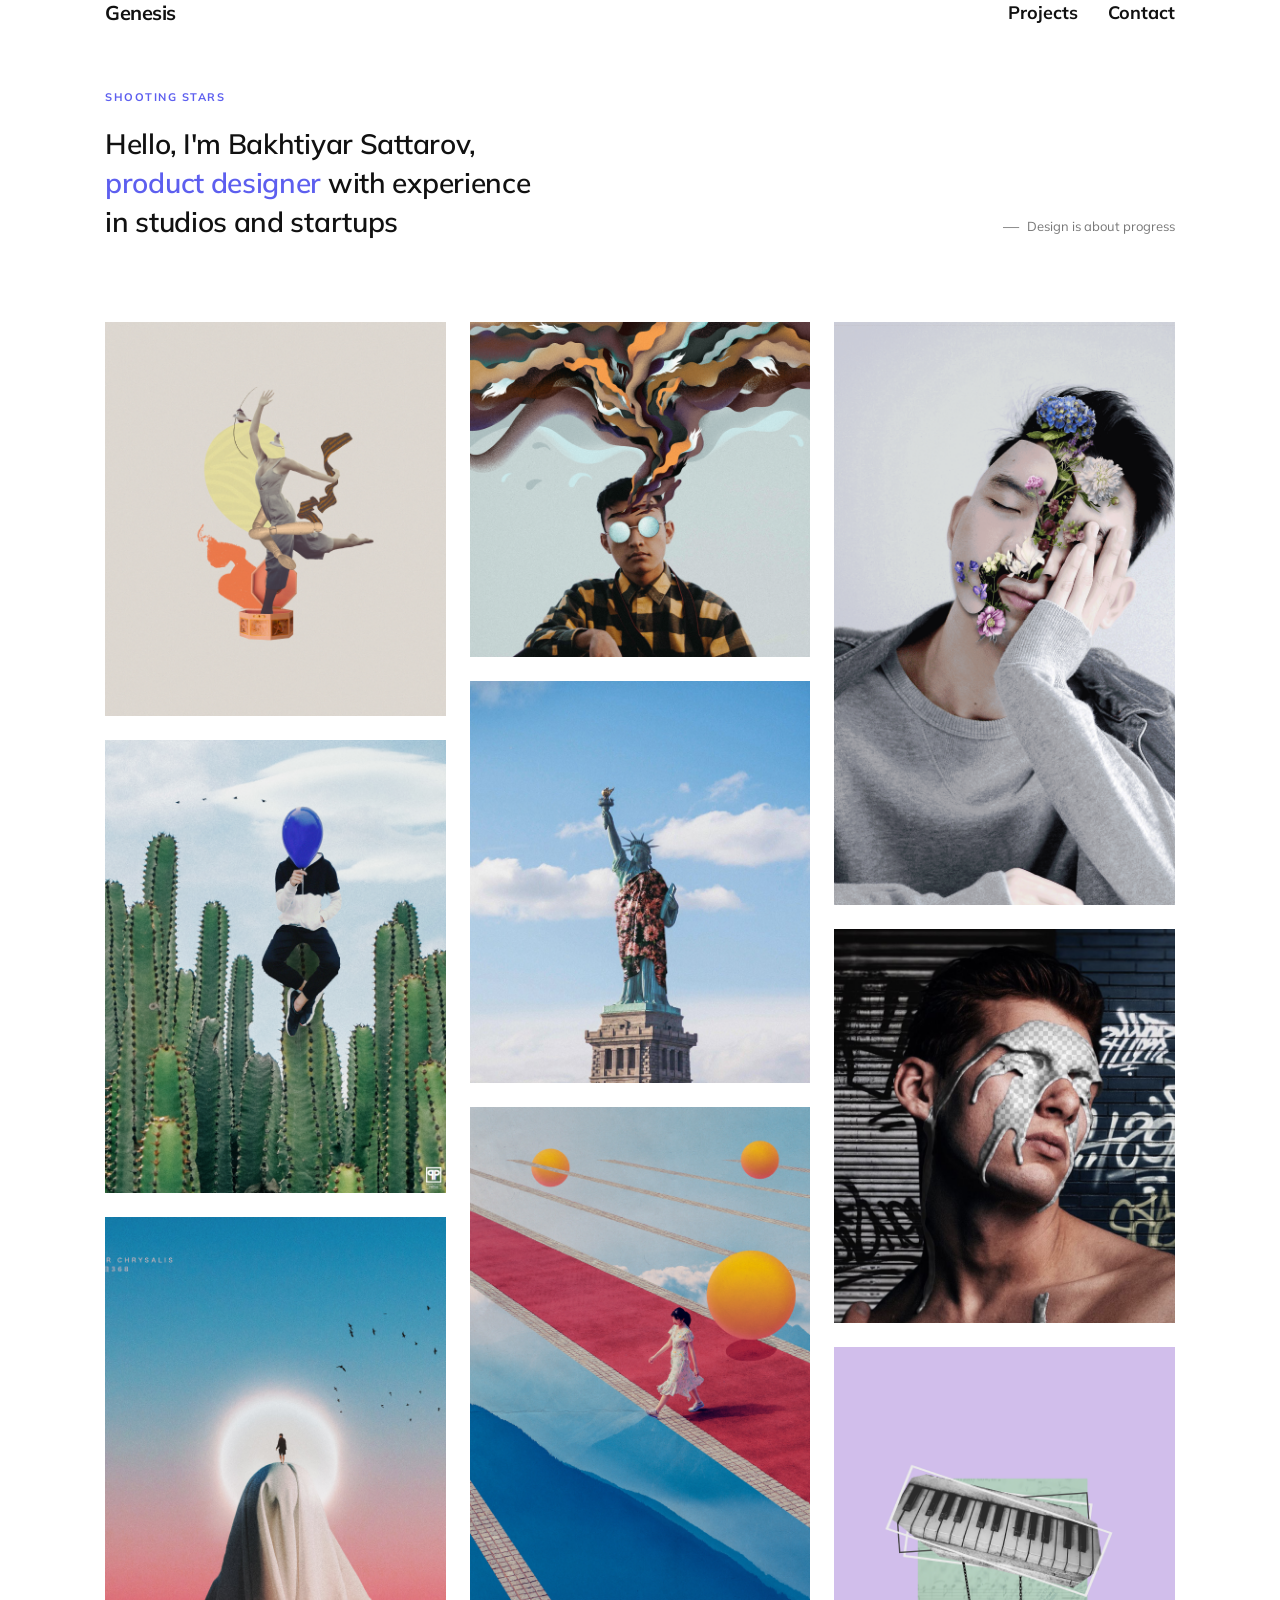
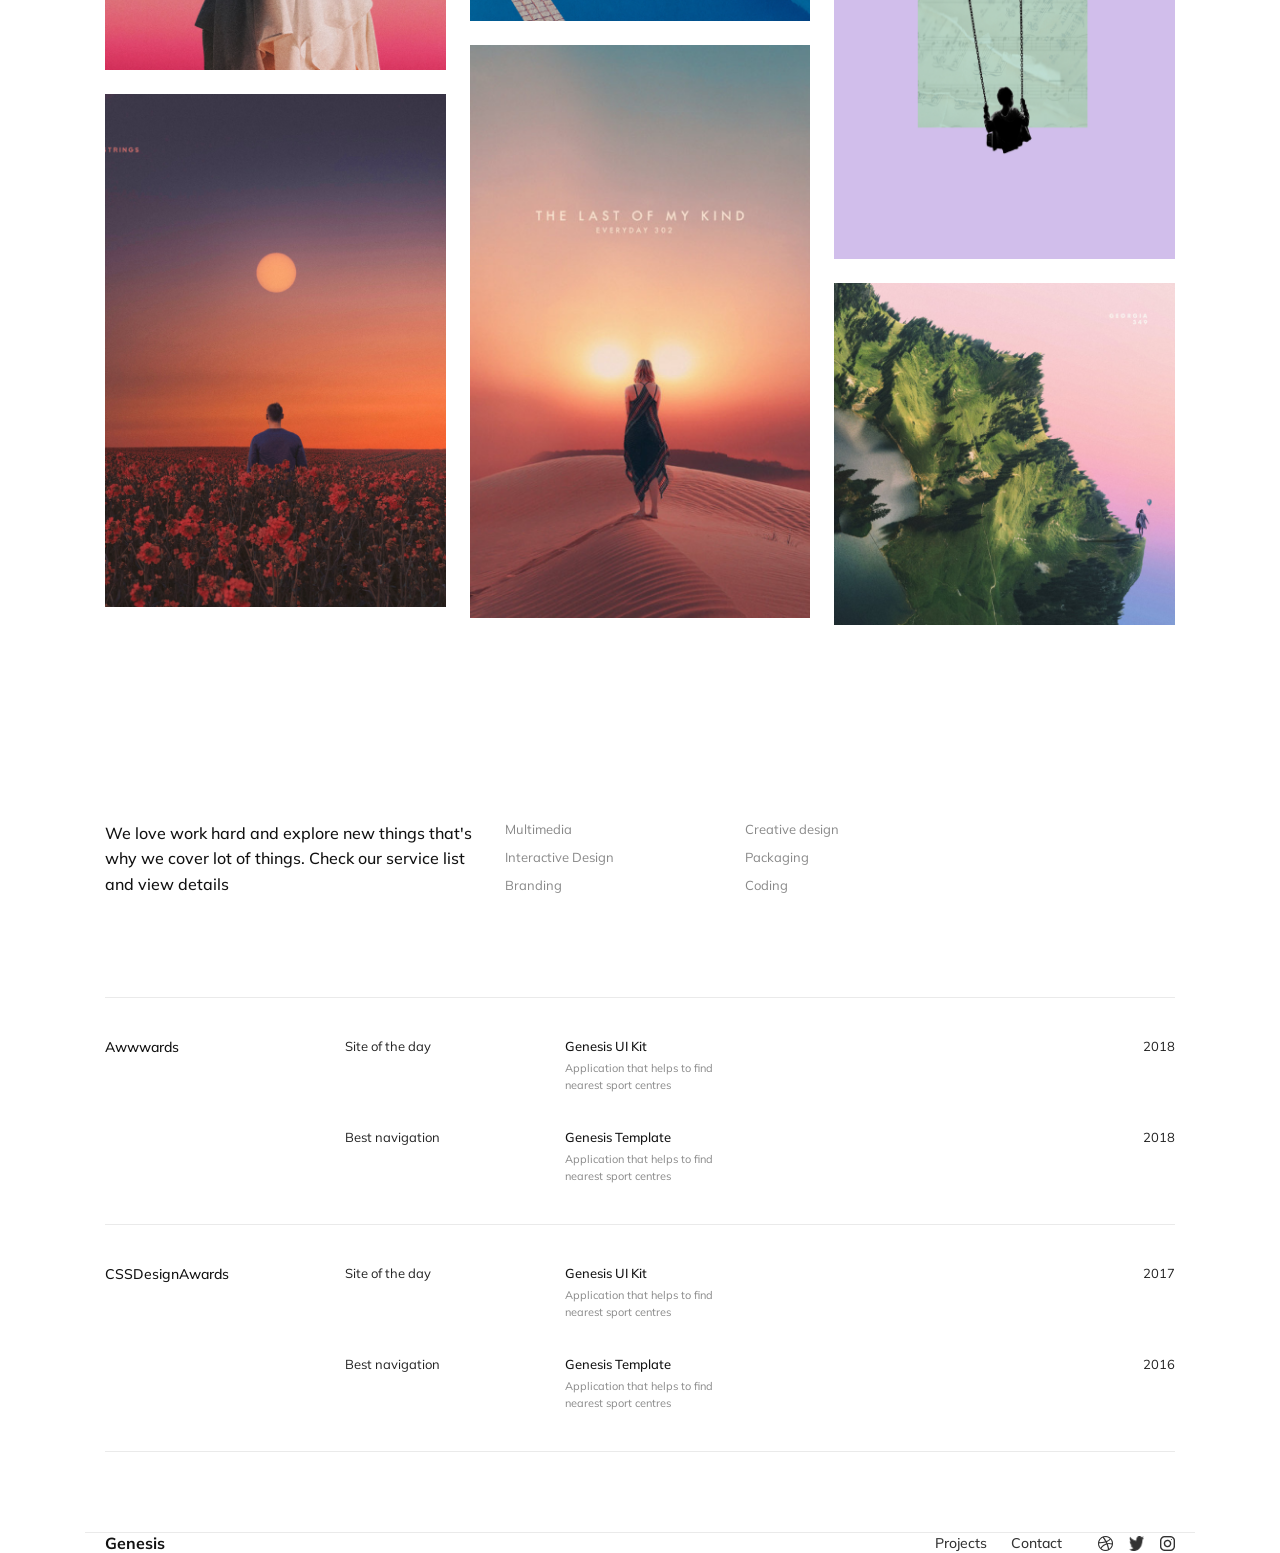
==== index.html @ 4762929b "fixed service.scss" ====
<!DOCTYPE html>
<html lang="sv">
<head>
  <meta charset="UTF-8">
  <meta name="viewport" content="width=device-width, initial-scale=1.0">
  <title>Genesis - Home</title>
  
  <link rel="preconnect" href="https://fonts.googleapis.com">
  <link rel="preconnect" href="https://fonts.gstatic.com" crossorigin>
  <link href="https://fonts.googleapis.com/css2?family=Mulish:wght@400;700&display=swap" rel="stylesheet">

  
  <link rel="stylesheet" href="styles/style.css">
</head>
<body>

  
  <header class="navbar">
    <div class="logo">Genesis</div>
    <nav class="nav-links">
      <a href="index.html" class="active">Projects</a>
      <a href="contact.html">Contact</a>
    </nav>
  </header>

  <main class="home-container">
    
    
    <section class="hero-section">
      <span class="category-tag">Shooting Stars</span>
      <div class="hero-content">
        <h1 class="main-title">
          Hello, I'm Bakhtiyar Sattarov,<br>
          <span class="highlight">product designer</span> with experience<br>
          in studios and startups
        </h1>
        <div class="quote-block">
          <span class="quote-line">—</span>
          <p class="quote-text">Design is about progress</p>
        </div>
      </div>
    </section>
  

    
    <section class="gallery-grid">
      <div class="project-card"><img src="images/Rectangle-9.png" alt="Statyett"></div>
      <div class="project-card"><img src="images/Rectangle-12.png" alt="Kaktus med lila bakgrund"></div>
      <div class="project-card"><img src="images/Rectangle-6.png" alt="Person med ljuscirkel"></div>
      <div class="project-card"><img src="images/Rectangle-3.png" alt="Solnedgång över fält"></div>

      <div class="project-card"><img src="images/Rectangle-10.png" alt="Rök från huvud"></div>
      <div class="project-card"><img src="images/Rectangle-8.png" alt="Frihetsgudinnan"></div>
      <div class="project-card"><img src="images/Rectangle-5.png" alt="Pool och rött plan"></div>
      <div class="project-card"><img src="images/Rectangle-2.png" alt="Kvinna i öknen"></div>

      <div class="project-card"><img src="images/Rectangle-11.png" alt="Man med blommor vid ansiktet"></div>
      <div class="project-card"><img src="images/Rectangle-7.png" alt="Man med vit färg i ansiktet"></div>
      <div class="project-card"><img src="images/Rectangle-4.png" alt="Tangentbord på gunga"></div>
      <div class="project-card"><img src="images/Rectangle-1.png" alt="Grön ö i havet"></div>
    </section>


     
    <section class="services-section">
      <div class="services-header">
        <h2>We love work hard and explore new things that's why we cover lot of things. Check our service list and view details</h2>
      </div>
      <div class="services-list">
        <div class="services-col">
          <div>Multimedia</div>
          <div>Interactive Design</div>
          <div>Branding</div>
        </div>
        <div class="services-col">
          <div>Creative design</div>
          <div>Packaging</div>
          <div>Coding</div>
        </div>
      </div>
    </section>

    <section class="awards-section">
      <div class="award-block">
        <div class="award-org">Awwwards</div>
        <div class="award-entries">
          <div class="award-item">
            <div class="award-category">Site of the day</div>
            <div class="award-project">
              <strong>Genesis UI Kit</strong>
              <small>Application that helps to find nearest sport centres</small>
            </div>
            <div class="award-year">2018</div>
          </div>
          <div class="award-item">
            <div class="award-category">Best navigation</div>
            <div class="award-project">
              <strong>Genesis Template</strong>
              <small>Application that helps to find nearest sport centres</small>
            </div>
            <div class="award-year">2018</div>
          </div>
        </div>
      </div>

      <div class="award-block">
        <div class="award-org">CSSDesignAwards</div>
        <div class="award-entries">
          <div class="award-item">
            <div class="award-category">Site of the day</div>
            <div class="award-project">
              <strong>Genesis UI Kit</strong>
              <small>Application that helps to find nearest sport centres</small>
            </div>
            <div class="award-year">2017</div>
          </div>
          <div class="award-item">
            <div class="award-category">Best navigation</div>
            <div class="award-project">
              <strong>Genesis Template</strong>
              <small>Application that helps to find nearest sport centres</small>
            </div>
            <div class="award-year">2016</div>
          </div>
        </div>
      </div>
    </section>
          


  </main>

  
 <footer class="footer">
  <div class="logo">Genesis</div>
  <div class="footer-links">
    <a href="index.html">Projects</a>
    <a href="contact.html">Contact</a>
    <div class="social-icons">
      <a href="#"><img src="images/icon-dribbble.png" alt="Dribbble"></a>
      <a href="#"><img src="images/icon-twitter.png" alt="Twitter"></a>
      <a href="#"><img src="images/icon-instagram.png" alt="Instagram"></a>
    </div>
  </div>
</footer>

</body>
</html>
---- styles/style.css ----
@charset "UTF-8";
.navbar {
  display: -webkit-box;
  display: -ms-flexbox;
  display: flex;
  -webkit-box-pack: justify;
      -ms-flex-pack: justify;
          justify-content: space-between;
  -webkit-box-align: center;
      -ms-flex-align: center;
          align-items: center;
  padding: 60px 0 40px 0;
}
.navbar .logo {
  font-family: "Mulish", sans-serif;
  font-weight: 700;
  font-size: 20px;
  color: #111111;
  letter-spacing: -0.5px;
}
.navbar .nav-links {
  display: -webkit-box;
  display: -ms-flexbox;
  display: flex;
  gap: 30px;
}
.navbar .nav-links a {
  font-family: "Mulish", sans-serif;
  font-size: 18px;
  font-weight: 700;
  color: #111111;
  text-decoration: none;
  -webkit-transition: opacity 0.2s ease;
  transition: opacity 0.2s ease;
}
.navbar .nav-links a:hover {
  opacity: 0.7;
}
.navbar .nav-links a.active {
  opacity: 1;
}

.footer {
  display: -webkit-box;
  display: -ms-flexbox;
  display: flex;
  -webkit-box-pack: justify;
      -ms-flex-pack: justify;
          justify-content: space-between;
  -webkit-box-align: center;
      -ms-flex-align: center;
          align-items: center;
  padding: 40px 0 60px;
  border-top: 1px solid #eaeaea;
  margin-top: 60px;
}
.footer .logo {
  font-size: 16px;
  font-weight: 700;
  color: #111;
}
.footer .footer-links {
  display: -webkit-box;
  display: -ms-flexbox;
  display: flex;
  gap: 24px;
  -webkit-box-align: center;
      -ms-flex-align: center;
          align-items: center;
}
.footer .footer-links a {
  text-decoration: none;
  color: #333;
  font-size: 14px;
  font-weight: 500;
  -webkit-transition: color 0.2s ease;
  transition: color 0.2s ease;
}
.footer .footer-links a:hover {
  color: #000;
}
.footer .footer-links .social-icons {
  display: -webkit-box;
  display: -ms-flexbox;
  display: flex;
  gap: 16px;
  -webkit-box-align: center;
      -ms-flex-align: center;
          align-items: center;
  margin-left: 12px;
}
.footer .footer-links .social-icons img {
  width: 15px;
  height: 15px;
  display: block;
  opacity: 0.8;
  -webkit-transition: opacity 0.2s ease;
  transition: opacity 0.2s ease;
}
.footer .footer-links .social-icons img:hover {
  opacity: 1;
}

@media (max-width: 600px) {
  .footer {
    -webkit-box-orient: vertical;
    -webkit-box-direction: normal;
        -ms-flex-direction: column;
            flex-direction: column;
    gap: 20px;
    -webkit-box-align: start;
        -ms-flex-align: start;
            align-items: flex-start;
  }
}
.services-section {
  display: -webkit-box;
  display: -ms-flexbox;
  display: flex;
  -webkit-box-pack: justify;
      -ms-flex-pack: justify;
          justify-content: space-between;
  -webkit-box-align: start;
      -ms-flex-align: start;
          align-items: flex-start;
  padding: 100px 0 80px;
}
.services-section .services-header {
  -webkit-box-flex: 0;
      -ms-flex: 0 0 380px;
          flex: 0 0 380px;
  max-width: 380px;
}
.services-section .services-header h2 {
  font-size: 16px;
  line-height: 1.6;
  font-weight: 500;
  color: #111;
  margin: 0;
}
.services-section .services-list {
  -webkit-box-flex: 1;
      -ms-flex: 1;
          flex: 1;
  display: -ms-grid;
  display: grid;
  /* Linjerar med Awards-kolumnerna under */
  -ms-grid-columns: 240px 1fr;
  grid-template-columns: 240px 1fr;
  padding-left: 20px;
}
.services-section .services-list .services-col {
  display: -webkit-box;
  display: -ms-flexbox;
  display: flex;
  -webkit-box-orient: vertical;
  -webkit-box-direction: normal;
      -ms-flex-direction: column;
          flex-direction: column;
  gap: 12px;
}
.services-section .services-list .services-col div {
  font-size: 13px;
  color: #888;
  cursor: pointer;
  -webkit-transition: color 0.2s ease;
  transition: color 0.2s ease;
}
.services-section .services-list .services-col div:hover {
  color: #111;
}

@media (max-width: 768px) {
  .services-section {
    -webkit-box-orient: vertical;
    -webkit-box-direction: normal;
        -ms-flex-direction: column;
            flex-direction: column;
    gap: 40px;
    padding: 60px 0;
  }
  .services-section .services-header {
    max-width: 100%;
  }
  .services-section .services-list {
    -ms-grid-columns: 1fr 1fr;
    grid-template-columns: 1fr 1fr;
    padding-left: 0;
  }
}
.awards-section {
  width: 100%;
  padding: 20px 0 80px;
}
.awards-section .award-block {
  display: -ms-grid;
  display: grid;
  -ms-grid-columns: 240px 1fr;
  grid-template-columns: 240px 1fr;
  padding: 40px 0;
  border-top: 1px solid #eaeaea;
}
.awards-section .award-block:last-child {
  border-bottom: 1px solid #eaeaea;
}
.awards-section .award-block .award-org {
  font-size: 14px;
  font-weight: 500;
  color: #111;
}
.awards-section .award-block .award-entries {
  display: -webkit-box;
  display: -ms-flexbox;
  display: flex;
  -webkit-box-orient: vertical;
  -webkit-box-direction: normal;
      -ms-flex-direction: column;
          flex-direction: column;
  gap: 36px;
}
.awards-section .award-block .award-entries .award-item {
  display: -ms-grid;
  display: grid;
  -ms-grid-columns: 220px 1fr auto;
  grid-template-columns: 220px 1fr auto;
  -webkit-box-align: start;
      -ms-flex-align: start;
          align-items: flex-start;
}
.awards-section .award-block .award-entries .award-item .award-category {
  font-size: 13px;
  color: #222;
}
.awards-section .award-block .award-entries .award-item .award-project {
  display: -webkit-box;
  display: -ms-flexbox;
  display: flex;
  -webkit-box-orient: vertical;
  -webkit-box-direction: normal;
      -ms-flex-direction: column;
          flex-direction: column;
  gap: 6px;
}
.awards-section .award-block .award-entries .award-item .award-project strong {
  font-size: 13px;
  font-weight: 500;
  color: #111;
}
.awards-section .award-block .award-entries .award-item .award-project small {
  font-size: 11px;
  line-height: 1.5;
  color: #888;
  max-width: 180px;
}
.awards-section .award-block .award-entries .award-item .award-year {
  font-size: 13px;
  color: #222;
  text-align: right;
}

@media (max-width: 768px) {
  .awards-section .award-block {
    -ms-grid-columns: 1fr;
    grid-template-columns: 1fr;
    gap: 20px;
  }
  .awards-section .award-block .award-entries .award-item {
    -ms-grid-columns: 1fr;
    grid-template-columns: 1fr;
    gap: 10px;
  }
  .awards-section .award-block .award-entries .award-item .award-year {
    text-align: left;
  }
}
* {
  margin: 0;
  padding: 0;
  -webkit-box-sizing: border-box;
          box-sizing: border-box;
}

body {
  font-family: "Mulish", sans-serif;
  color: #111111;
  background-color: #FFFFFF;
}

.home-container, .navbar, .footer {
  max-width: 1110px;
  margin: 0 auto;
  padding: 0 20px;
}

.hero-section {
  padding-top: 60px;
  padding-bottom: 40px;
}
.hero-section .category-tag {
  display: inline-block;
  font-size: 11px;
  font-weight: 700;
  letter-spacing: 1.5px;
  text-transform: uppercase;
  color: #5d5fef;
  margin-bottom: 20px;
}
.hero-section .hero-content {
  display: -webkit-box;
  display: -ms-flexbox;
  display: flex;
  -webkit-box-pack: justify;
      -ms-flex-pack: justify;
          justify-content: space-between;
  -webkit-box-align: end;
      -ms-flex-align: end;
          align-items: flex-end;
  gap: 30px;
}
.hero-section .hero-content .main-title {
  font-size: 28px;
  line-height: 1.4;
  font-weight: 600;
  color: #111;
  margin: 0;
  letter-spacing: -0.3px;
}
.hero-section .hero-content .main-title .highlight {
  color: #5d5fef; /* Den lila/blå accentfärgen från Figma */
}
.hero-section .hero-content .quote-block {
  display: -webkit-box;
  display: -ms-flexbox;
  display: flex;
  -webkit-box-align: center;
      -ms-flex-align: center;
          align-items: center;
  gap: 8px;
  white-space: nowrap;
  margin-bottom: 6px;
}
.hero-section .hero-content .quote-block .quote-line {
  color: #777;
}
.hero-section .hero-content .quote-block .quote-text {
  font-size: 13px;
  color: #777;
  margin: 0;
}

@media (max-width: 820px) {
  .hero-section .hero-content {
    -webkit-box-orient: vertical;
    -webkit-box-direction: normal;
        -ms-flex-direction: column;
            flex-direction: column;
    -webkit-box-align: start;
        -ms-flex-align: start;
            align-items: flex-start;
    gap: 16px;
  }
}
.gallery-grid {
  -webkit-column-count: 3;
     -moz-column-count: 3;
          column-count: 3;
  -webkit-column-gap: 24px;
     -moz-column-gap: 24px;
          column-gap: 24px;
  margin-top: 40px;
  margin-bottom: 80px;
}
.gallery-grid .project-card {
  -webkit-column-break-inside: avoid;
     -moz-column-break-inside: avoid;
          break-inside: avoid;
  margin-bottom: 24px;
  width: 100%;
  overflow: hidden;
}
.gallery-grid .project-card img {
  width: 100%;
  height: auto;
  display: block;
  -webkit-transition: -webkit-transform 0.3s ease;
  transition: -webkit-transform 0.3s ease;
  transition: transform 0.3s ease;
  transition: transform 0.3s ease, -webkit-transform 0.3s ease;
}
.gallery-grid .project-card img:hover {
  -webkit-transform: scale(1.02);
          transform: scale(1.02);
}

@media (max-width: 768px) {
  .gallery-grid {
    -webkit-column-count: 2;
       -moz-column-count: 2;
            column-count: 2;
  }
}
@media (max-width: 480px) {
  .gallery-grid {
    -webkit-column-count: 1;
       -moz-column-count: 1;
            column-count: 1;
  }
}
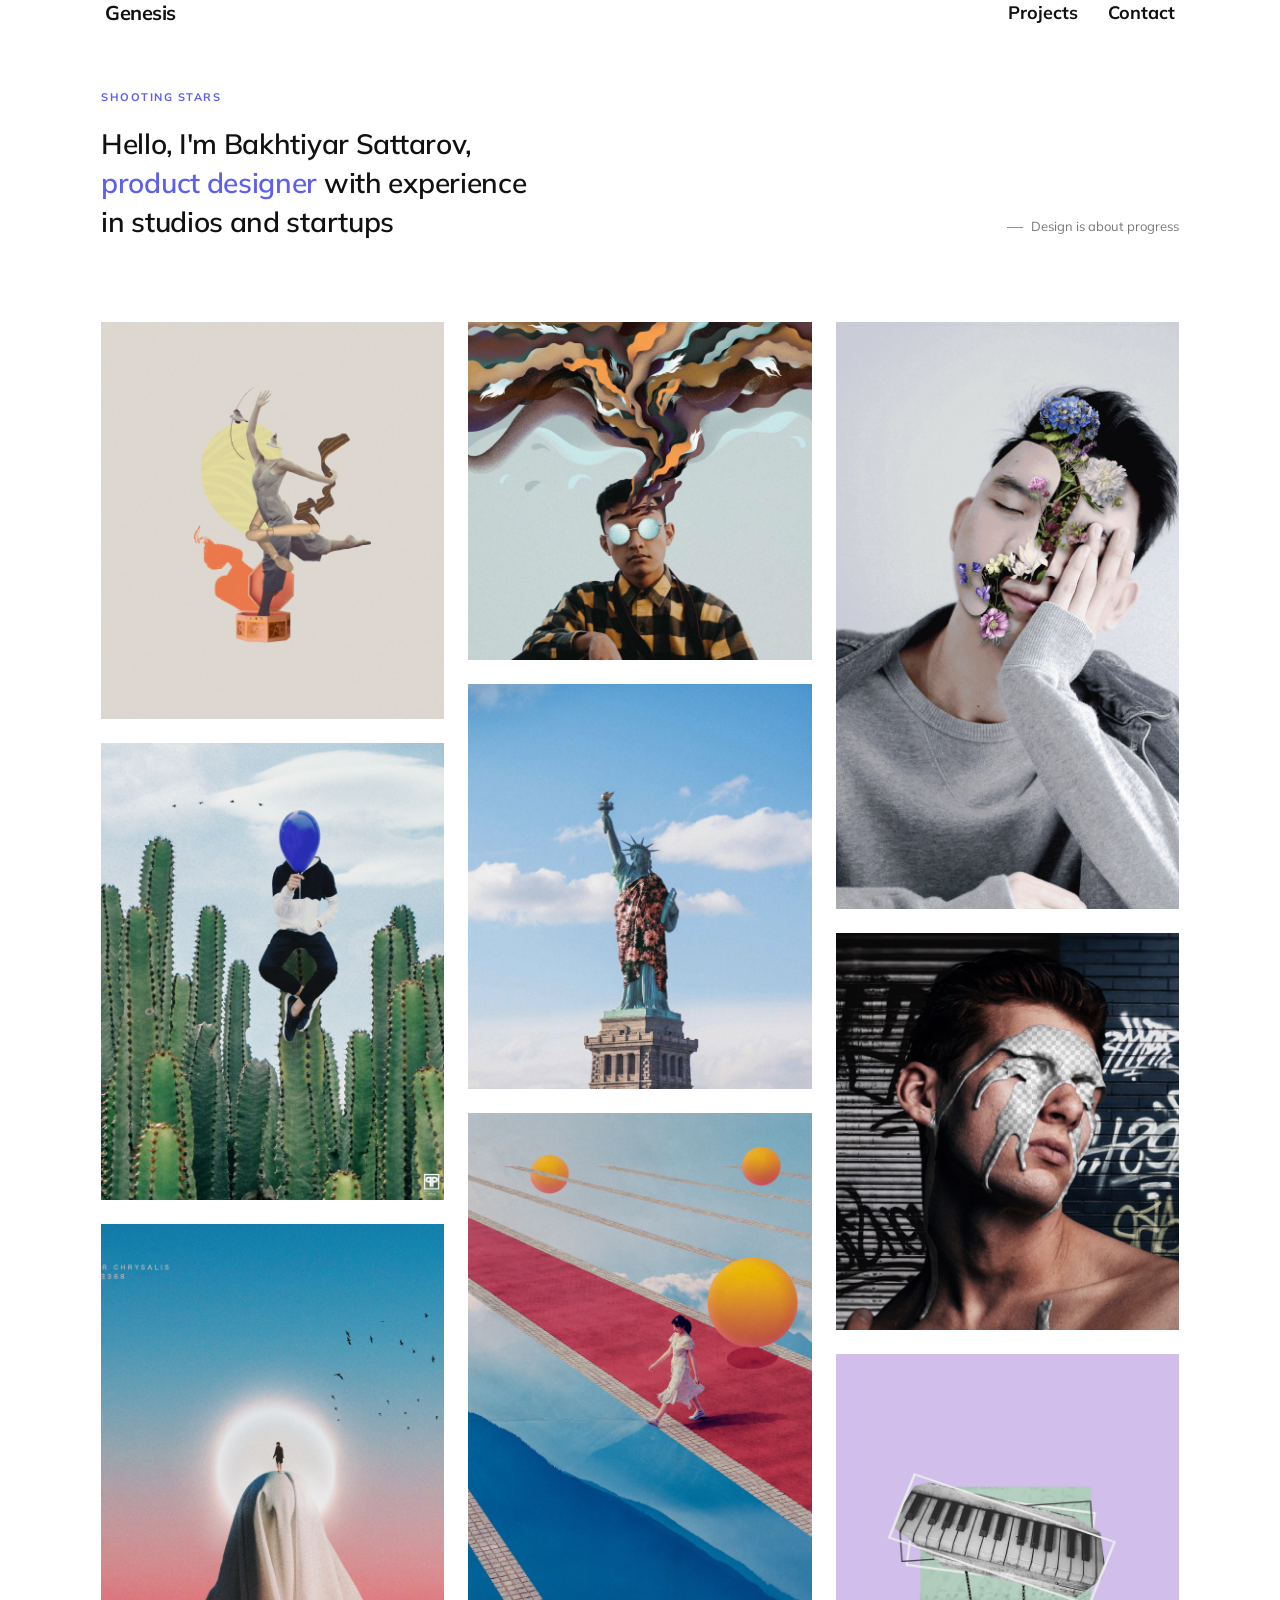
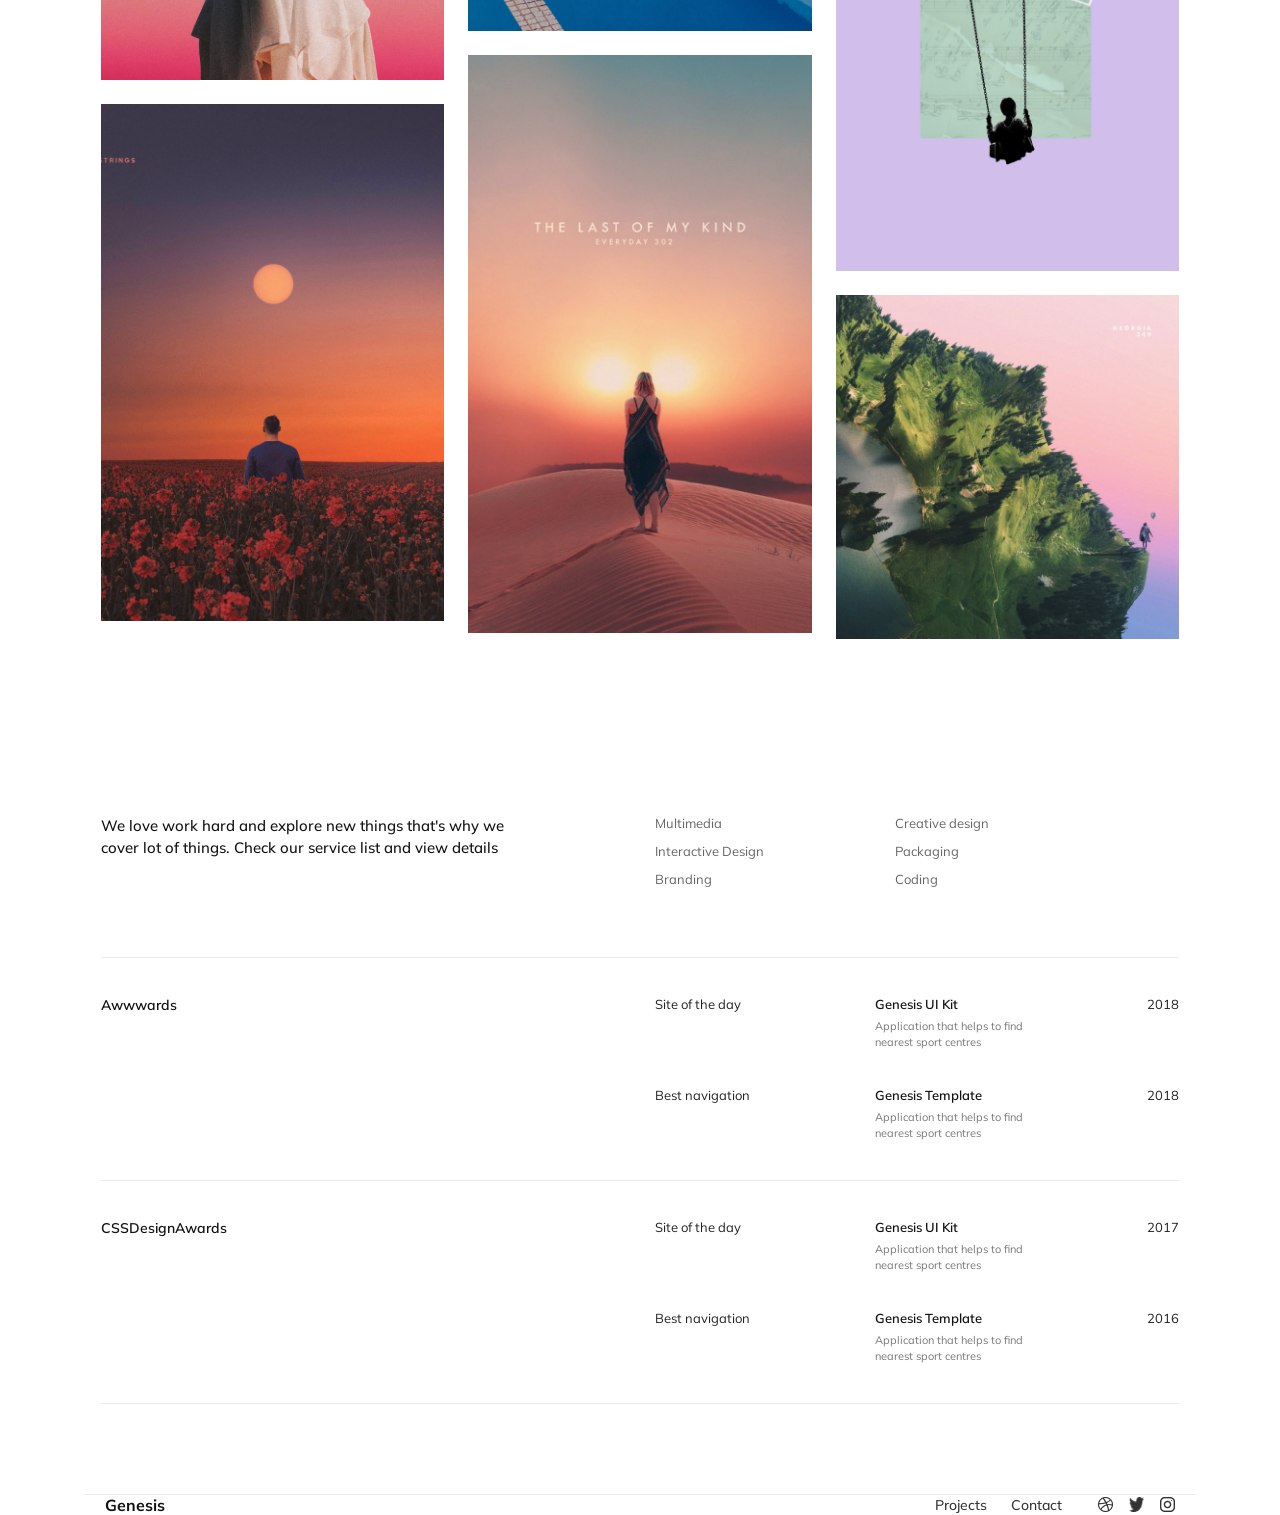
==== commit 6d04fef5: "Link gallery image to project details paige" ====
--- a/index.html
+++ b/index.html
@@ -19,7 +19,7 @@
     <div class="logo">Genesis</div>
     <nav class="nav-links">
       <a href="index.html" class="active">Projects</a>
-      <a href="contact.html">Contact</a>
+      <a href="pages/contact.html">Contact</a>
     </nav>
   </header>
 
@@ -44,7 +44,11 @@
 
     
     <section class="gallery-grid">
-      <div class="project-card"><img src="images/Rectangle-9.png" alt="Statyett"></div>
+      <div class="project-card">
+  <a href="pages/project-details.html">
+    <img src="images/Rectangle-9.png" alt="Statyett">
+  </a>
+</div>
       <div class="project-card"><img src="images/Rectangle-12.png" alt="Kaktus med lila bakgrund"></div>
       <div class="project-card"><img src="images/Rectangle-6.png" alt="Person med ljuscirkel"></div>
       <div class="project-card"><img src="images/Rectangle-3.png" alt="Solnedgång över fält"></div>
@@ -135,7 +139,7 @@
   <div class="logo">Genesis</div>
   <div class="footer-links">
     <a href="index.html">Projects</a>
-    <a href="contact.html">Contact</a>
+    <a href="pages/contact.html">Contact</a>
     <div class="social-icons">
       <a href="#"><img src="images/icon-dribbble.png" alt="Dribbble"></a>
       <a href="#"><img src="images/icon-twitter.png" alt="Twitter"></a>
--- a/styles/style.css
+++ b/styles/style.css
@@ -114,40 +114,36 @@
   }
 }
 .services-section {
-  display: -webkit-box;
-  display: -ms-flexbox;
-  display: flex;
-  -webkit-box-pack: justify;
-      -ms-flex-pack: justify;
-          justify-content: space-between;
+  width: 100%;
+  display: -ms-grid;
+  display: grid;
+  -ms-grid-columns: 460px 220px 1fr;
+  grid-template-columns: 460px 220px 1fr;
   -webkit-box-align: start;
       -ms-flex-align: start;
           align-items: flex-start;
-  padding: 100px 0 80px;
+  padding: 91px 0 60px;
+  -webkit-box-sizing: border-box;
+          box-sizing: border-box;
 }
 .services-section .services-header {
-  -webkit-box-flex: 0;
-      -ms-flex: 0 0 380px;
-          flex: 0 0 380px;
-  max-width: 380px;
+  max-width: 320px;
 }
 .services-section .services-header h2 {
-  font-size: 16px;
-  line-height: 1.6;
+  font-size: 15px;
+  line-height: 1.5;
   font-weight: 500;
   color: #111;
   margin: 0;
 }
 .services-section .services-list {
-  -webkit-box-flex: 1;
-      -ms-flex: 1;
-          flex: 1;
+  -ms-grid-column: 2;
+  -ms-grid-column-span: 2;
+  grid-column: 2/span 2;
   display: -ms-grid;
   display: grid;
-  /* Linjerar med Awards-kolumnerna under */
-  -ms-grid-columns: 240px 1fr;
-  grid-template-columns: 240px 1fr;
-  padding-left: 20px;
+  -ms-grid-columns: 220px 1fr;
+  grid-template-columns: 220px 1fr;
 }
 .services-section .services-list .services-col {
   display: -webkit-box;
@@ -161,43 +157,41 @@
 }
 .services-section .services-list .services-col div {
   font-size: 13px;
-  color: #888;
+  color: #666;
   cursor: pointer;
   -webkit-transition: color 0.2s ease;
   transition: color 0.2s ease;
 }
 .services-section .services-list .services-col div:hover {
-  color: #111;
-}
-
-@media (max-width: 768px) {
+  color: #000;
+}
+
+@media (max-width: 820px) {
   .services-section {
-    -webkit-box-orient: vertical;
-    -webkit-box-direction: normal;
-        -ms-flex-direction: column;
-            flex-direction: column;
-    gap: 40px;
-    padding: 60px 0;
-  }
-  .services-section .services-header {
-    max-width: 100%;
+    -ms-grid-columns: 1fr;
+    grid-template-columns: 1fr;
+    gap: 30px;
+    padding-top: 50px;
   }
   .services-section .services-list {
+    -ms-grid-column: 1;
+    grid-column: 1;
     -ms-grid-columns: 1fr 1fr;
     grid-template-columns: 1fr 1fr;
-    padding-left: 0;
   }
 }
 .awards-section {
   width: 100%;
-  padding: 20px 0 80px;
+  padding: 10px 0 90px;
+  -webkit-box-sizing: border-box;
+          box-sizing: border-box;
 }
 .awards-section .award-block {
   display: -ms-grid;
   display: grid;
-  -ms-grid-columns: 240px 1fr;
-  grid-template-columns: 240px 1fr;
-  padding: 40px 0;
+  -ms-grid-columns: 460px 1fr;
+  grid-template-columns: 460px 1fr;
+  padding: 38px 0;
   border-top: 1px solid #eaeaea;
 }
 .awards-section .award-block:last-child {
@@ -205,7 +199,7 @@
 }
 .awards-section .award-block .award-org {
   font-size: 14px;
-  font-weight: 500;
+  font-weight: 600;
   color: #111;
 }
 .awards-section .award-block .award-entries {
@@ -243,13 +237,13 @@
 }
 .awards-section .award-block .award-entries .award-item .award-project strong {
   font-size: 13px;
-  font-weight: 500;
+  font-weight: 600;
   color: #111;
 }
 .awards-section .award-block .award-entries .award-item .award-project small {
   font-size: 11px;
   line-height: 1.5;
-  color: #888;
+  color: #777;
   max-width: 180px;
 }
 .awards-section .award-block .award-entries .award-item .award-year {
@@ -258,16 +252,16 @@
   text-align: right;
 }
 
-@media (max-width: 768px) {
+@media (max-width: 820px) {
   .awards-section .award-block {
     -ms-grid-columns: 1fr;
     grid-template-columns: 1fr;
-    gap: 20px;
+    gap: 16px;
   }
   .awards-section .award-block .award-entries .award-item {
     -ms-grid-columns: 1fr;
     grid-template-columns: 1fr;
-    gap: 10px;
+    gap: 8px;
   }
   .awards-section .award-block .award-entries .award-item .award-year {
     text-align: left;
@@ -290,6 +284,8 @@
   max-width: 1110px;
   margin: 0 auto;
   padding: 0 20px;
+  -webkit-box-sizing: border-box;
+          box-sizing: border-box;
 }
 
 .hero-section {
@@ -405,4 +401,426 @@
        -moz-column-count: 1;
             column-count: 1;
   }
-}+}
+.home-container {
+  max-width: 1110px !important;
+  margin: 0 auto !important;
+  padding-left: 20px !important;
+  padding-right: 20px !important;
+  -webkit-box-sizing: border-box !important;
+          box-sizing: border-box !important;
+}
+
+.services-section {
+  display: -ms-grid !important;
+  display: grid !important;
+  -ms-grid-columns: 360px 220px 1fr !important;
+  grid-template-columns: 360px 220px 1fr !important;
+  padding-top: 80px !important;
+  padding-bottom: 50px !important;
+  width: 100% !important;
+}
+.services-section .services-header {
+  max-width: 290px !important;
+}
+.services-section .services-list {
+  -ms-grid-column: 2 !important;
+  -ms-grid-column-span: 2 !important;
+  grid-column: 2/span 2 !important;
+  display: -ms-grid !important;
+  display: grid !important;
+  -ms-grid-columns: 220px 1fr !important;
+  grid-template-columns: 220px 1fr !important;
+}
+
+.awards-section {
+  width: 100% !important;
+}
+.awards-section .award-block {
+  display: -ms-grid !important;
+  display: grid !important;
+  -ms-grid-columns: 360px 1fr !important;
+  grid-template-columns: 360px 1fr !important;
+}
+.awards-section .award-block .award-entries .award-item {
+  display: -ms-grid !important;
+  display: grid !important;
+  -ms-grid-columns: 220px 1fr auto !important;
+  grid-template-columns: 220px 1fr auto !important;
+}
+
+.home-container {
+  max-width: 1108px !important;
+  margin: 0 auto !important;
+  padding: 0 15px !important;
+  box-sizing: border-box !important;
+}
+
+.services-section {
+  display: grid !important;
+  grid-template-columns: 554px 240px 1fr !important;
+  width: 100% !important;
+  max-width: 1108px !important;
+  margin: 0 auto !important;
+  padding: 80px 0 60px !important;
+  box-sizing: border-box !important;
+}
+
+.services-section .services-header {
+  max-width: 440px !important;
+}
+
+.services-section .services-list {
+  grid-column: 2 / span 2 !important;
+  display: grid !important;
+  grid-template-columns: 240px 1fr !important;
+}
+
+.awards-section {
+  width: 100% !important;
+  max-width: 1108px !important;
+  margin: 0 auto !important;
+  box-sizing: border-box !important;
+}
+
+.awards-section .award-block {
+  display: grid !important;
+  grid-template-columns: 554px 1fr !important;
+}
+
+.awards-section .award-item {
+  display: grid !important;
+  grid-template-columns: 240px 1fr auto !important;
+}
+
+.project-container {
+  max-width: 1110px;
+  margin: 0 auto;
+  padding: 0 15px;
+  box-sizing: border-box;
+}
+
+.project-container .navbar {
+  display: flex;
+  justify-content: space-between;
+  align-items: center;
+  padding: 35px 0 20px;
+}
+
+.project-container .navbar .logo {
+  font-size: 18px;
+  font-weight: 700;
+  color: #111;
+}
+
+.project-container .nav-links a {
+  text-decoration: none;
+  color: #555;
+  margin-left: 28px;
+  font-size: 14px;
+}
+
+.project-hero {
+  display: flex;
+  justify-content: space-between;
+  align-items: flex-end; 
+  padding-top: 50px;
+  margin-bottom: 61px;  
+  gap: 40px;
+}
+
+.project-hero-left {
+  max-width: 635px;
+}
+
+.project-title {
+  font-size: 32px;
+  line-height: 1.35;
+  font-weight: 700;
+  color: #181818;
+  margin-bottom: 25px;
+}
+
+.project-description p {
+  font-size: 14px;
+  line-height: 1.8;
+  color: #555;
+  margin-bottom: 20px;
+}
+
+.project-meta {
+  width: 335px;
+  display: flex;
+  flex-direction: column;
+  justify-content: space-between;
+  height: 343px;         
+  box-sizing: border-box;
+}
+
+.meta-item {
+  display: flex;
+  justify-content: space-between;
+  align-items: center;
+  font-size: 13px;
+  border-bottom: 1px solid #eeeeee;
+  padding-bottom: 10px;
+}
+
+.meta-label {
+  color: #999999;
+  font-weight: 400;
+}
+
+.meta-value {
+  color: #111111;
+  font-weight: 500;
+  text-align: right;
+}
+
+.project-main-image {
+  width: 100%;
+  margin-bottom: 60px;
+}
+
+.project-main-image img {
+  width: 100%;
+  height: 660px;
+  object-fit: cover;
+  display: block;
+}
+
+.project-mid-text {
+  max-width: 1110px;
+  margin-bottom: 60px;
+}
+
+.project-mid-text p {
+  font-size: 16px;
+  line-height: 1.8;
+  color: #444;
+}
+
+/* Galleri */
+.project-gallery {
+  display: grid;
+  grid-template-columns: repeat(3, 350px);
+  justify-content: space-between;
+  gap: 30px;
+  margin-bottom: 90px;
+}
+
+.project-gallery .gallery-col img {
+  width: 100%;
+  height: 400px;
+  object-fit: cover;
+  display: block;
+}
+
+.project-container .footer {
+  display: flex;
+  justify-content: space-between;
+  align-items: center;
+  padding: 40px 0 60px;
+  margin-top: 40px;
+  border-top: 1px solid #ebebeb;
+}
+
+.project-container .footer-logo {
+  font-size: 16px;
+  font-weight: 700;
+  color: #111;
+}
+
+.project-container .footer-right {
+  display: flex;
+  align-items: center;
+  gap: 32px;
+}
+
+.project-container .footer-links a {
+  text-decoration: none;
+  color: #222;
+  font-size: 14px;
+  margin-left: 20px;
+}
+
+.project-container .footer-social {
+  display: flex;
+  gap: 16px;
+}
+
+.project-container .footer-social a {
+  color: #222;
+  font-size: 15px;
+  text-decoration: none;
+  transition: color 0.2s ease;
+}
+
+.project-container .footer-social a:hover {
+  color: #777;
+}
+
+.contact-container {
+  max-width: 1110px;
+  margin: 0 auto;
+  padding: 0 15px;
+  box-sizing: border-box;
+}
+
+.contact-container .navbar {
+  display: flex;
+  justify-content: space-between;
+  align-items: center;
+  padding: 35px 0 20px;
+}
+
+.contact-container .navbar .logo a {
+  font-size: 18px;
+  font-weight: 700;
+  color: #111;
+  text-decoration: none;
+}
+
+.contact-container .nav-links a {
+  text-decoration: none;
+  color: #555;
+  margin-left: 28px;
+  font-size: 14px;
+}
+
+.contact-container .nav-links a.active {
+  color: #111;
+  font-weight: 600;
+}
+
+.contact-hero {
+  display: flex;
+  justify-content: space-between;
+  align-items: flex-start;
+  padding-top: 110px;
+  margin-bottom: 60px;
+  gap: 40px;
+}
+
+.contact-intro {
+  width: 475px;
+}
+
+.contact-title {
+  font-size: 32px;
+  line-height: 1.3;
+  font-weight: 700;
+  color: #181818;
+  margin-bottom: 25px;
+}
+
+.contact-desc {
+  font-size: 15px;
+  line-height: 1.7;
+  color: #777;
+  max-width: 445px;
+}
+
+.contact-form-wrapper {
+  width: 475px;
+  height: 291px; 
+  margin-top: 21px; 
+}
+
+.contact-form {
+  display: flex;
+  flex-direction: column;
+  justify-content: space-between;
+  height: 100%;
+}
+
+.contact-form .form-group input,
+.contact-form .form-group textarea {
+  width: 100%;
+  border: none;
+  border-bottom: 1px solid #e0e0e0;
+  padding: 8px 0;
+  font-family: inherit;
+  font-size: 14px;
+  color: #111;
+  outline: none;
+  background: transparent;
+  box-sizing: border-box;
+}
+
+.contact-form .form-group textarea {
+  resize: none;
+}
+
+.contact-form .form-group input::placeholder,
+.contact-form .form-group textarea::placeholder {
+  color: #aaa;
+}
+
+.contact-form .form-group input:focus,
+.contact-form .form-group textarea:focus {
+  border-bottom-color: #111;
+}
+
+.btn-submit {
+  align-self: flex-start;
+  background-color: #4b48ff;
+  color: #fff;
+  border: none;
+  border-radius: 4px;
+  padding: 12px 28px;
+  font-size: 14px;
+  font-weight: 500;
+  cursor: pointer;
+}
+
+.contact-map {
+  width: 100%;
+  margin-bottom: 60px;
+}
+
+.contact-map img {
+  width: 100%;
+  height: 570px;
+  object-fit: cover;
+  display: block;
+}
+
+.contact-container .footer {
+  display: flex;
+  justify-content: space-between;
+  align-items: center;
+  padding: 35px 0 50px;
+  border-top: 1px solid #eeeeee;
+}
+
+.contact-container .footer-logo {
+  font-size: 16px;
+  font-weight: 700;
+  color: #111;
+}
+
+.contact-container .footer-right {
+  display: flex;
+  align-items: center;
+  gap: 30px;
+}
+
+.contact-container .footer-links a {
+  text-decoration: none;
+  color: #111;
+  font-size: 14px;
+  margin-left: 20px;
+}
+
+.contact-container .footer-social {
+  display: flex;
+  align-items: center;
+  gap: 15px;
+}
+
+.contact-container .footer-social a {
+  color: #111;
+  font-size: 14px;
+  text-decoration: none;
+}
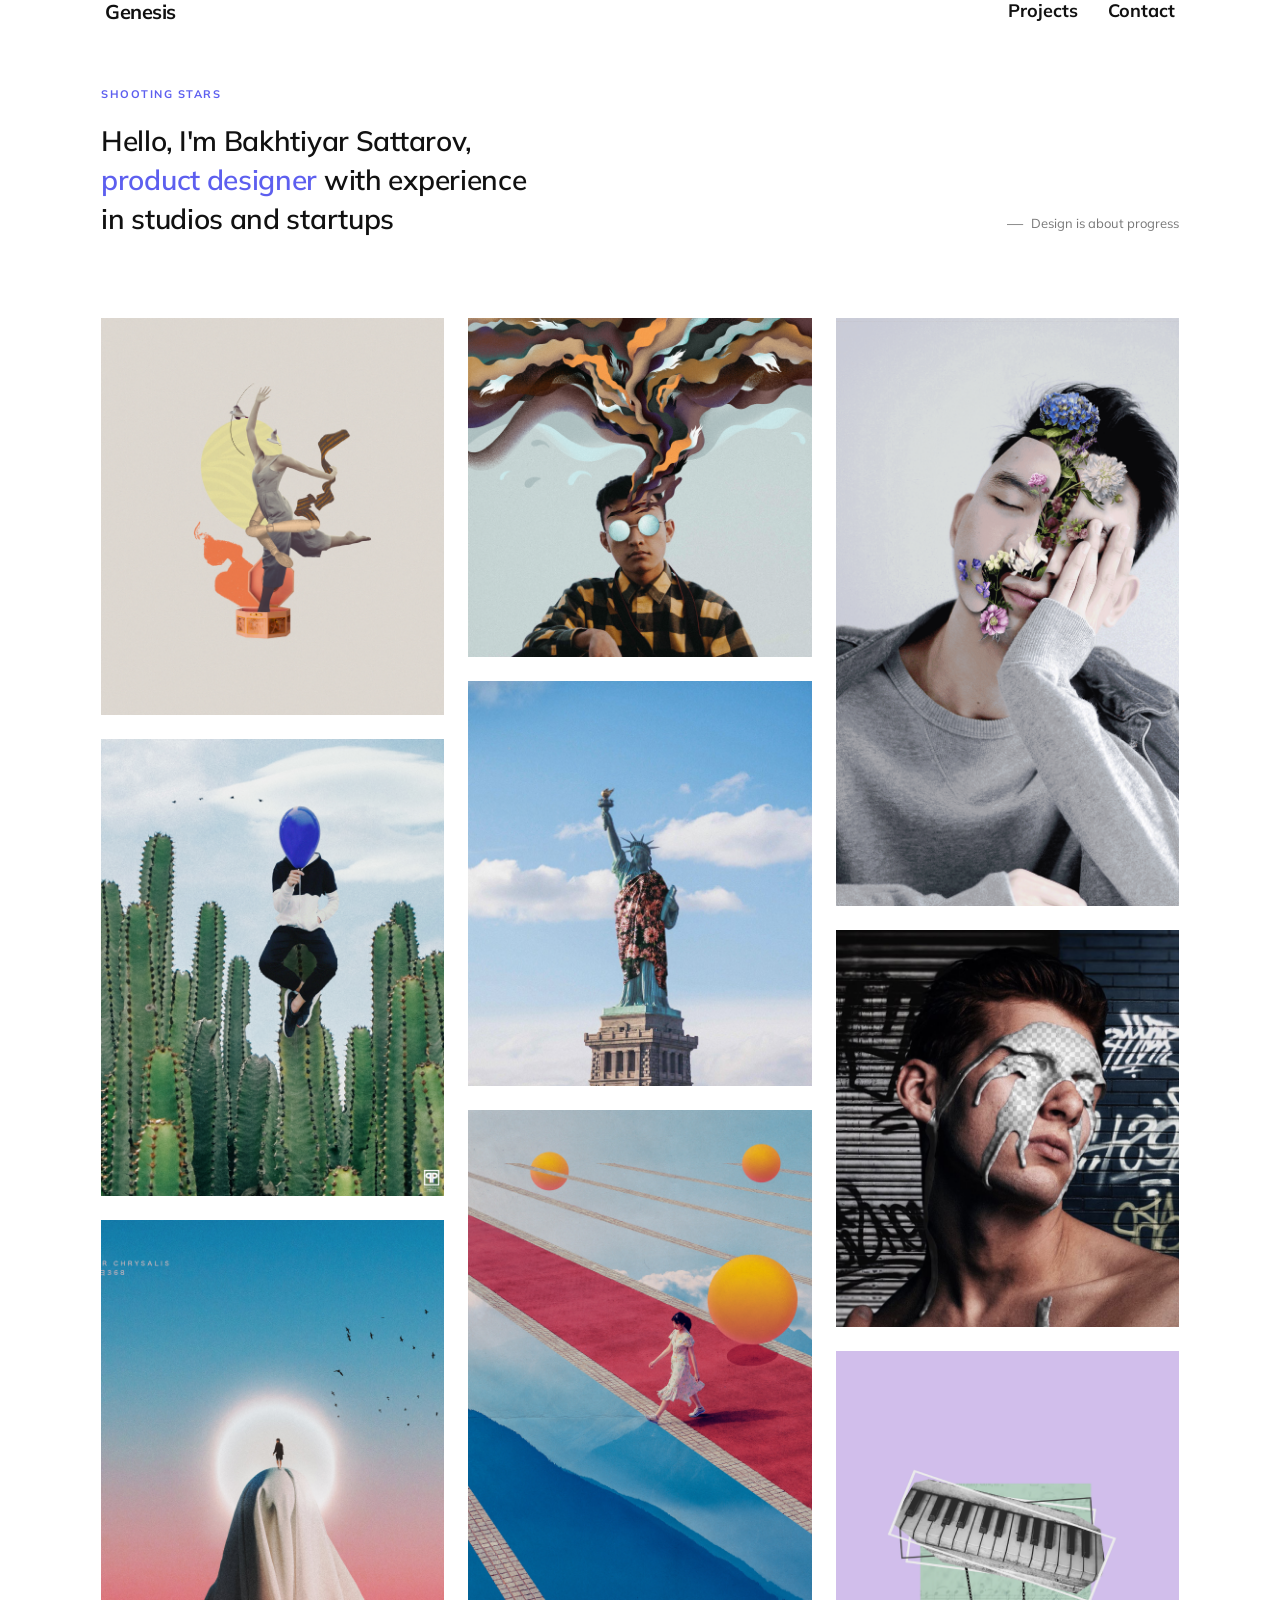
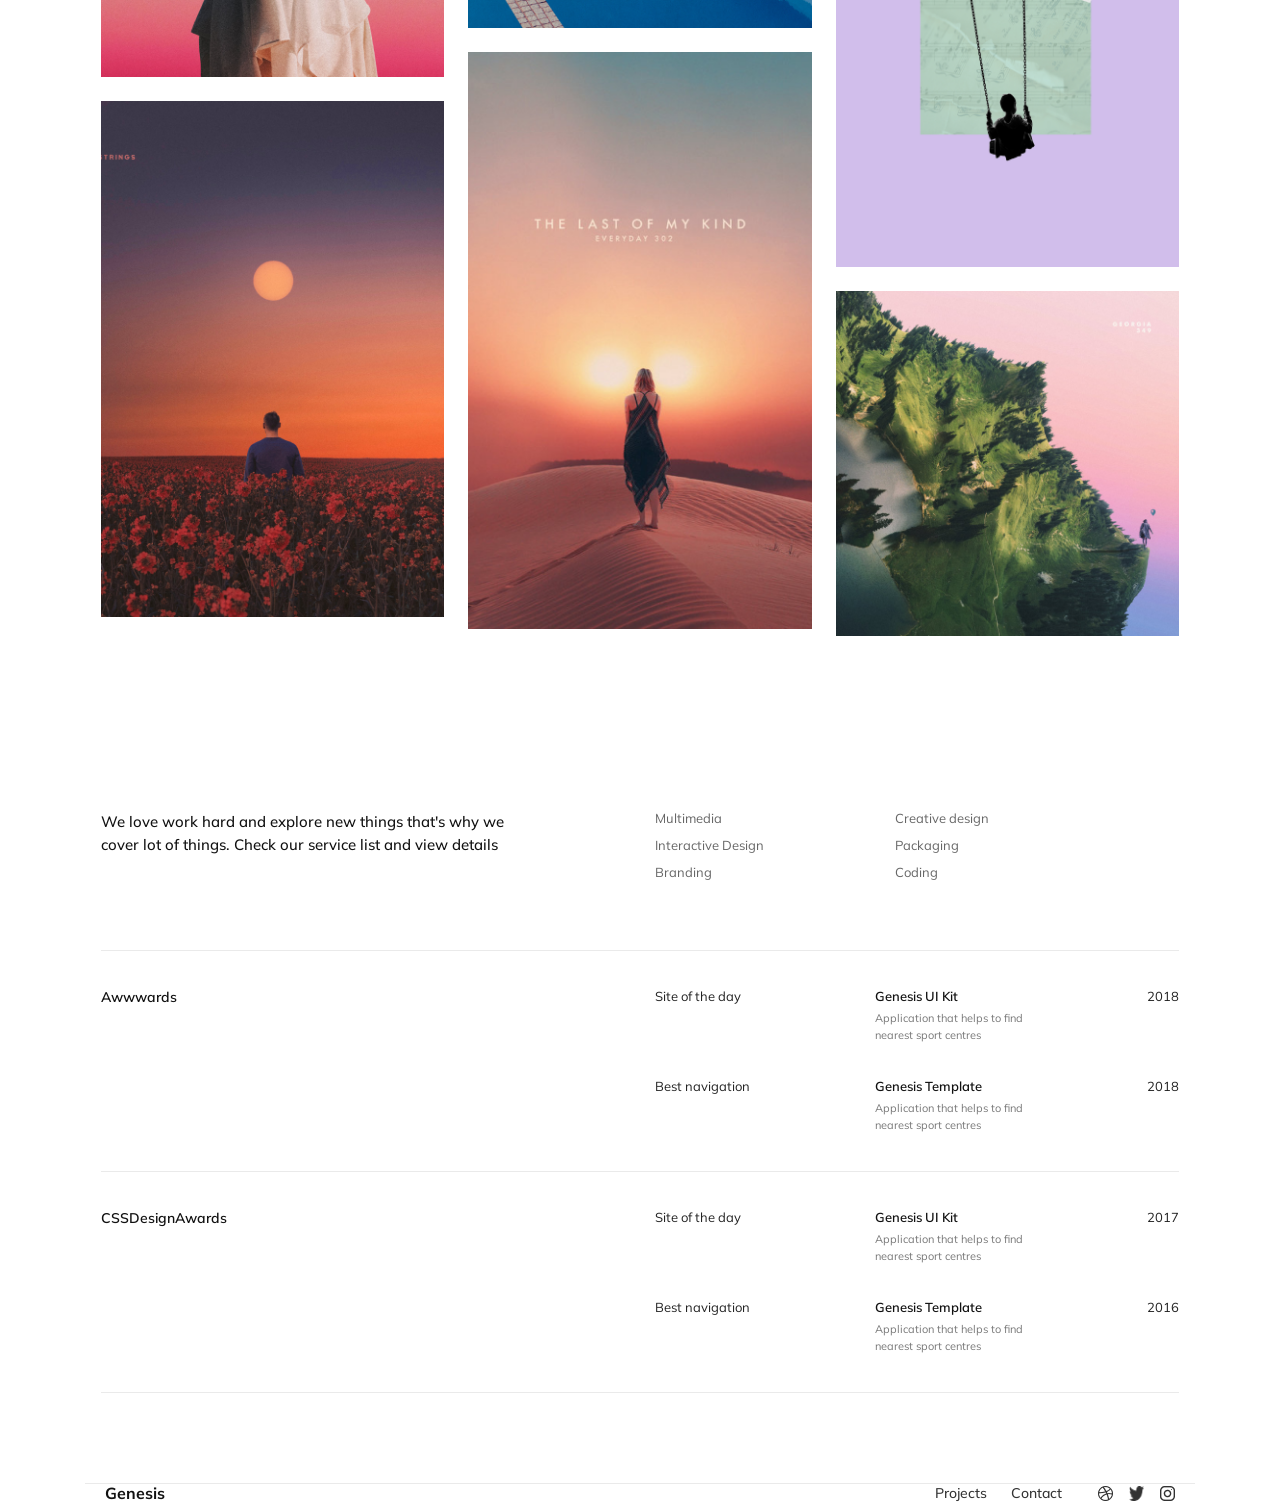
==== commit 5ab06294: "add normalize to all html-pages" ====
--- a/index.html
+++ b/index.html
@@ -9,7 +9,7 @@
   <link rel="preconnect" href="https://fonts.gstatic.com" crossorigin>
   <link href="https://fonts.googleapis.com/css2?family=Mulish:wght@400;700&display=swap" rel="stylesheet">
 
-  
+  <link rel="stylesheet" href="styles/normalize.css">
   <link rel="stylesheet" href="styles/style.css">
 </head>
 <body>
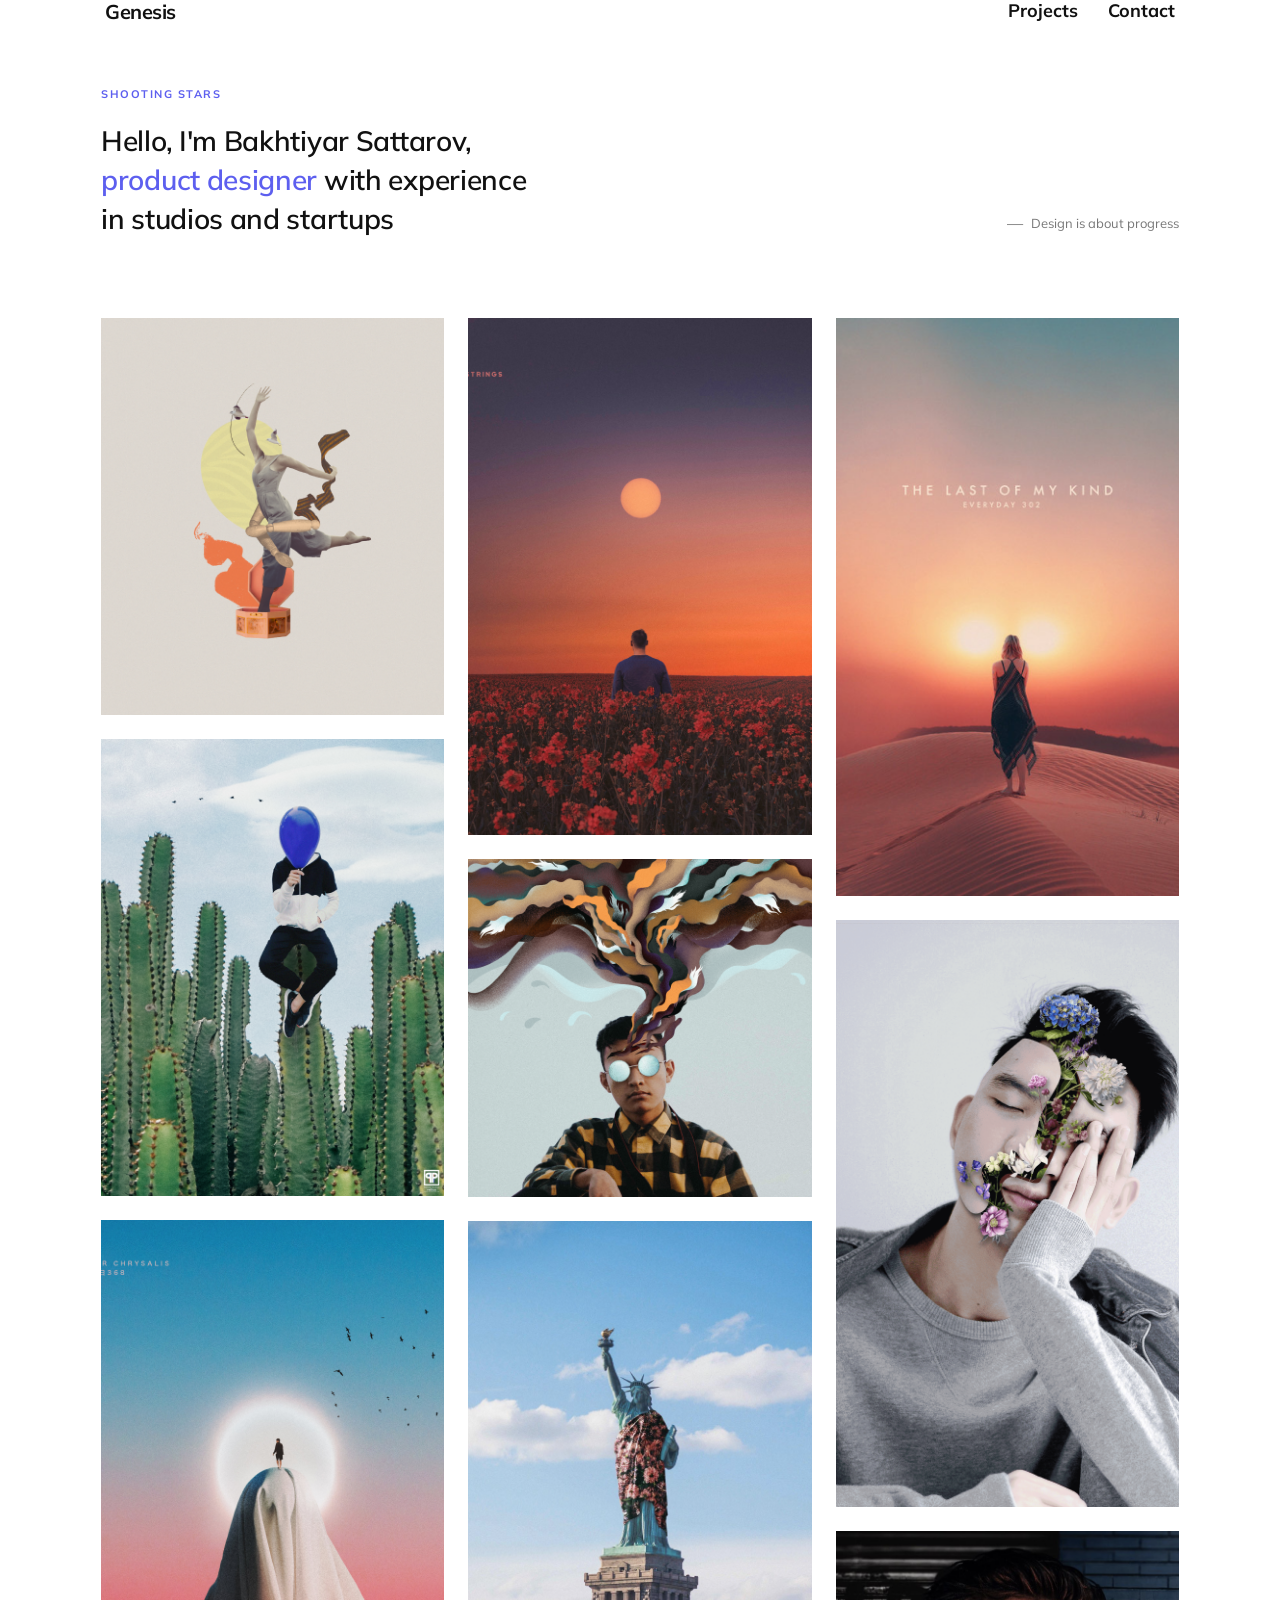
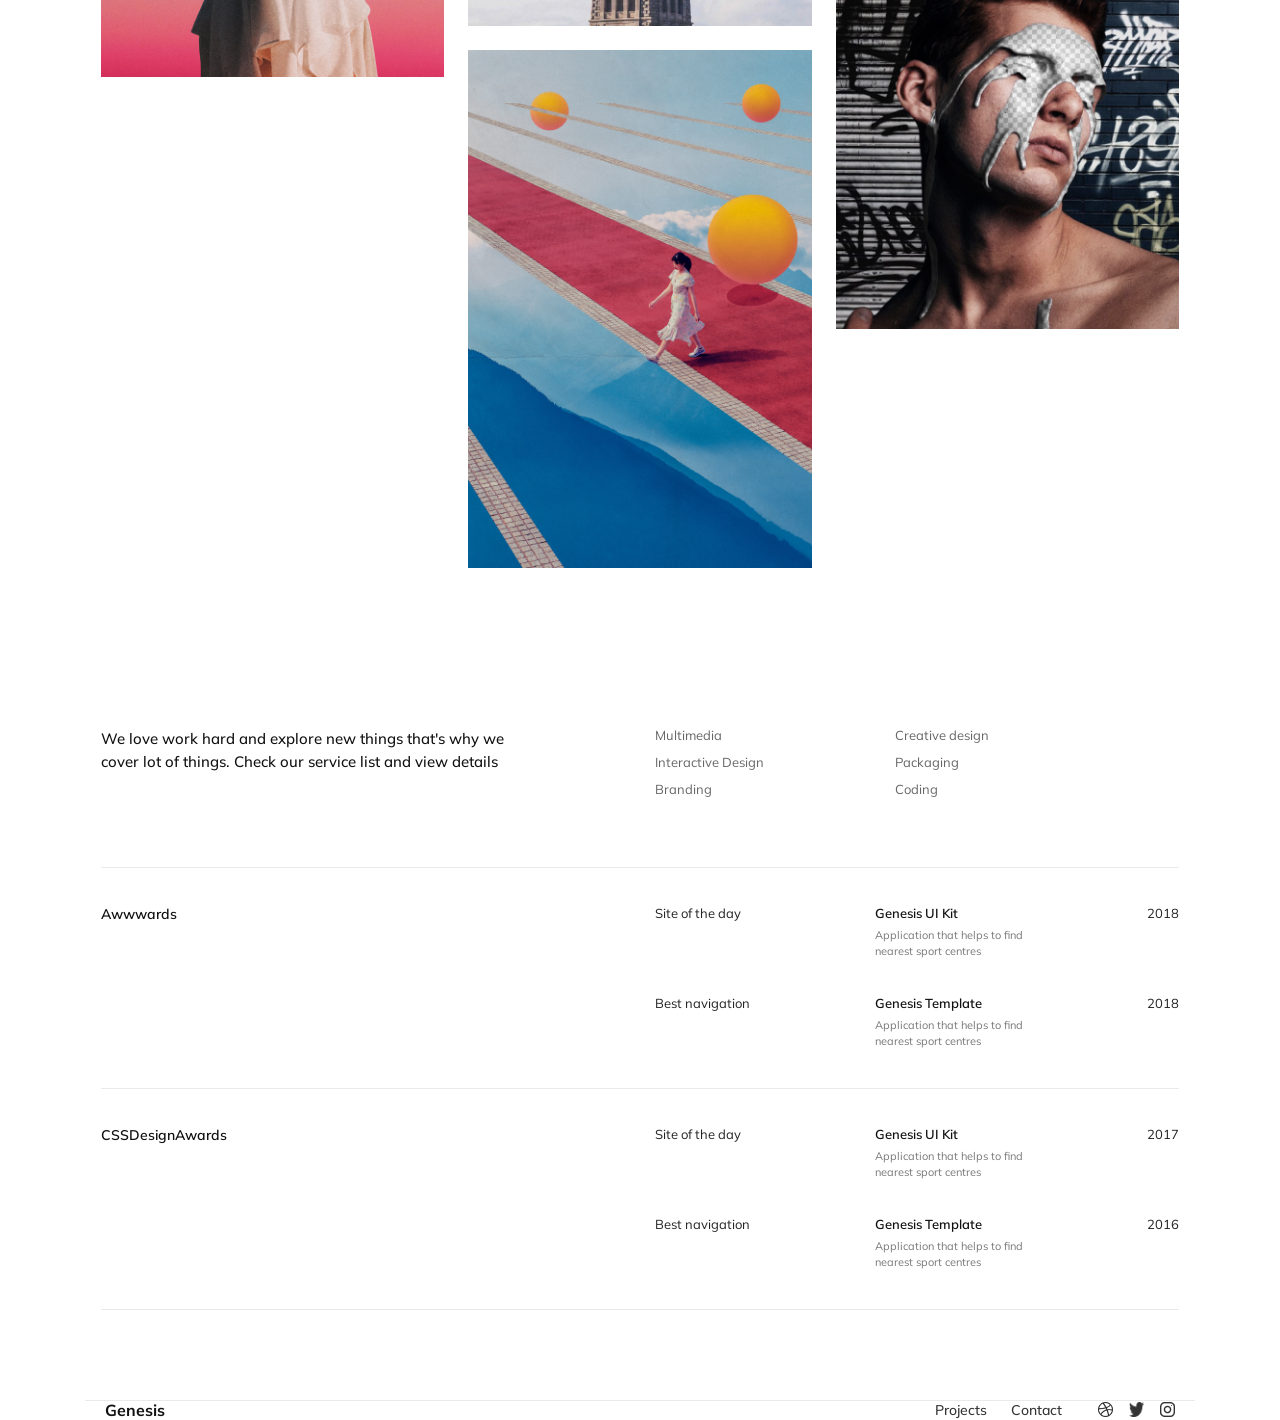
==== commit 7e10b5b4: "Make all gallery images clickable and finished project" ====
--- a/index.html
+++ b/index.html
@@ -1,10 +1,11 @@
 <!DOCTYPE html>
 <html lang="sv">
+
 <head>
   <meta charset="UTF-8">
   <meta name="viewport" content="width=device-width, initial-scale=1.0">
   <title>Genesis - Home</title>
-  
+
   <link rel="preconnect" href="https://fonts.googleapis.com">
   <link rel="preconnect" href="https://fonts.gstatic.com" crossorigin>
   <link href="https://fonts.googleapis.com/css2?family=Mulish:wght@400;700&display=swap" rel="stylesheet">
@@ -12,9 +13,10 @@
   <link rel="stylesheet" href="styles/normalize.css">
   <link rel="stylesheet" href="styles/style.css">
 </head>
+
 <body>
 
-  
+
   <header class="navbar">
     <div class="logo">Genesis</div>
     <nav class="nav-links">
@@ -24,8 +26,8 @@
   </header>
 
   <main class="home-container">
-    
-    
+
+
     <section class="hero-section">
       <span class="category-tag">Shooting Stars</span>
       <div class="hero-content">
@@ -40,35 +42,68 @@
         </div>
       </div>
     </section>
-  
-
-    
-    <section class="gallery-grid">
-      <div class="project-card">
-  <a href="pages/project-details.html">
-    <img src="images/Rectangle-9.png" alt="Statyett">
-  </a>
-</div>
-      <div class="project-card"><img src="images/Rectangle-12.png" alt="Kaktus med lila bakgrund"></div>
-      <div class="project-card"><img src="images/Rectangle-6.png" alt="Person med ljuscirkel"></div>
-      <div class="project-card"><img src="images/Rectangle-3.png" alt="Solnedgång över fält"></div>
-
-      <div class="project-card"><img src="images/Rectangle-10.png" alt="Rök från huvud"></div>
-      <div class="project-card"><img src="images/Rectangle-8.png" alt="Frihetsgudinnan"></div>
-      <div class="project-card"><img src="images/Rectangle-5.png" alt="Pool och rött plan"></div>
-      <div class="project-card"><img src="images/Rectangle-2.png" alt="Kvinna i öknen"></div>
-
-      <div class="project-card"><img src="images/Rectangle-11.png" alt="Man med blommor vid ansiktet"></div>
-      <div class="project-card"><img src="images/Rectangle-7.png" alt="Man med vit färg i ansiktet"></div>
-      <div class="project-card"><img src="images/Rectangle-4.png" alt="Tangentbord på gunga"></div>
-      <div class="project-card"><img src="images/Rectangle-1.png" alt="Grön ö i havet"></div>
-    </section>
 
 
-     
+
+    <section class="gallery-grid">
+        <div class="project-card">
+          <a href="pages/project-details.html">
+            <img src="images/Rectangle-9.png" alt="Statyett">
+          </a>
+        </div>
+        <div class="project-card">
+          <a href="pages/project-details.html">
+            <img src="images/Rectangle-12.png" alt="Kaktus med lila bakgrund">
+          </a>
+        </div>
+        <div class="project-card">
+          <a href="pages/project-details.html">
+            <img src="images/Rectangle-6.png" alt="Person med ljuscirkel">
+          </a>
+        </div>
+        <div class="project-card">
+          <a href="pages/project-details.html">
+            <img src="images/Rectangle-3.png" alt="Solnedgång över fält">
+          </a>
+        </div>
+        <div class="project-card">
+          <a href="pages/project-details.html">
+            <img src="images/Rectangle-10.png" alt="Rök från huvud">
+          </a>
+        </div>
+        <div class="project-card">
+          <a href="pages/project-details.html">
+            <img src="images/Rectangle-8.png" alt="Frihetsgudinnan">
+          </a>
+        </div>
+        <div class="project-card">
+          <a href="pages/project-details.html">
+            <img src="images/Rectangle-5.png" alt="Pool och rött plan">
+          </a>
+        </div>
+        <div class="project-card">
+          <a href="pages/project-details.html">
+            <img src="images/Rectangle-2.png" alt="Kvinna i öknen">
+          </a>
+        </div>
+        <div class="project-card">
+          <a href="pages/project-details.html">
+            <img src="images/Rectangle-11.png" alt="Man med blommor vid ansiktet">
+          </a>
+        </div>
+        <div class="project-card">
+          <a href="pages/project-details.html">
+            <img src="images/Rectangle-7.png" alt="Man med vit färg i ansiktet">
+          </a>
+        </div>
+      </section>
+
+
+
     <section class="services-section">
       <div class="services-header">
-        <h2>We love work hard and explore new things that's why we cover lot of things. Check our service list and view details</h2>
+        <h2>We love work hard and explore new things that's why we cover lot of things. Check our service list and view
+          details</h2>
       </div>
       <div class="services-list">
         <div class="services-col">
@@ -129,24 +164,25 @@
         </div>
       </div>
     </section>
-          
+
 
 
   </main>
 
-  
- <footer class="footer">
-  <div class="logo">Genesis</div>
-  <div class="footer-links">
-    <a href="index.html">Projects</a>
-    <a href="pages/contact.html">Contact</a>
-    <div class="social-icons">
-      <a href="#"><img src="images/icon-dribbble.png" alt="Dribbble"></a>
-      <a href="#"><img src="images/icon-twitter.png" alt="Twitter"></a>
-      <a href="#"><img src="images/icon-instagram.png" alt="Instagram"></a>
+
+  <footer class="footer">
+    <div class="logo">Genesis</div>
+    <div class="footer-links">
+      <a href="index.html">Projects</a>
+      <a href="pages/contact.html">Contact</a>
+      <div class="social-icons">
+        <a href="#"><img src="images/icon-dribbble.png" alt="Dribbble"></a>
+        <a href="#"><img src="images/icon-twitter.png" alt="Twitter"></a>
+        <a href="#"><img src="images/icon-instagram.png" alt="Instagram"></a>
+      </div>
     </div>
-  </div>
-</footer>
+  </footer>
 
 </body>
+
 </html>
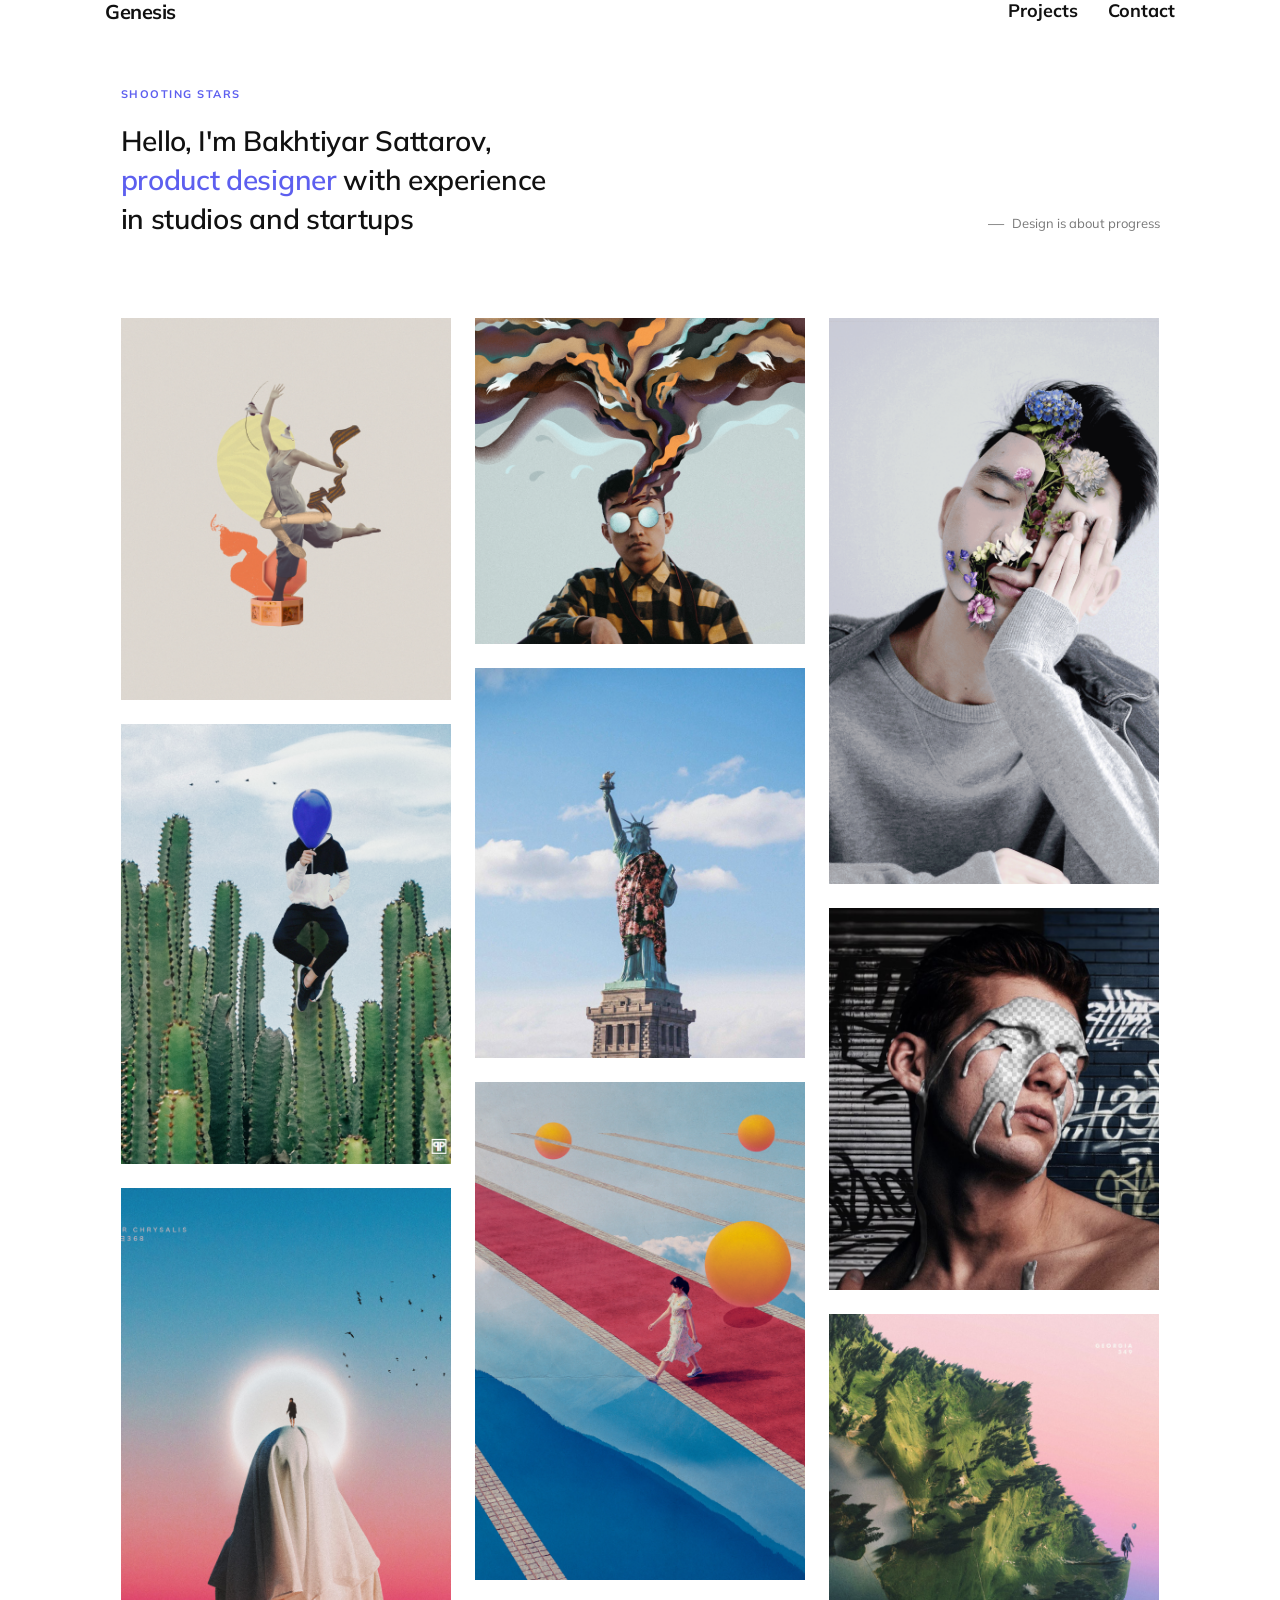
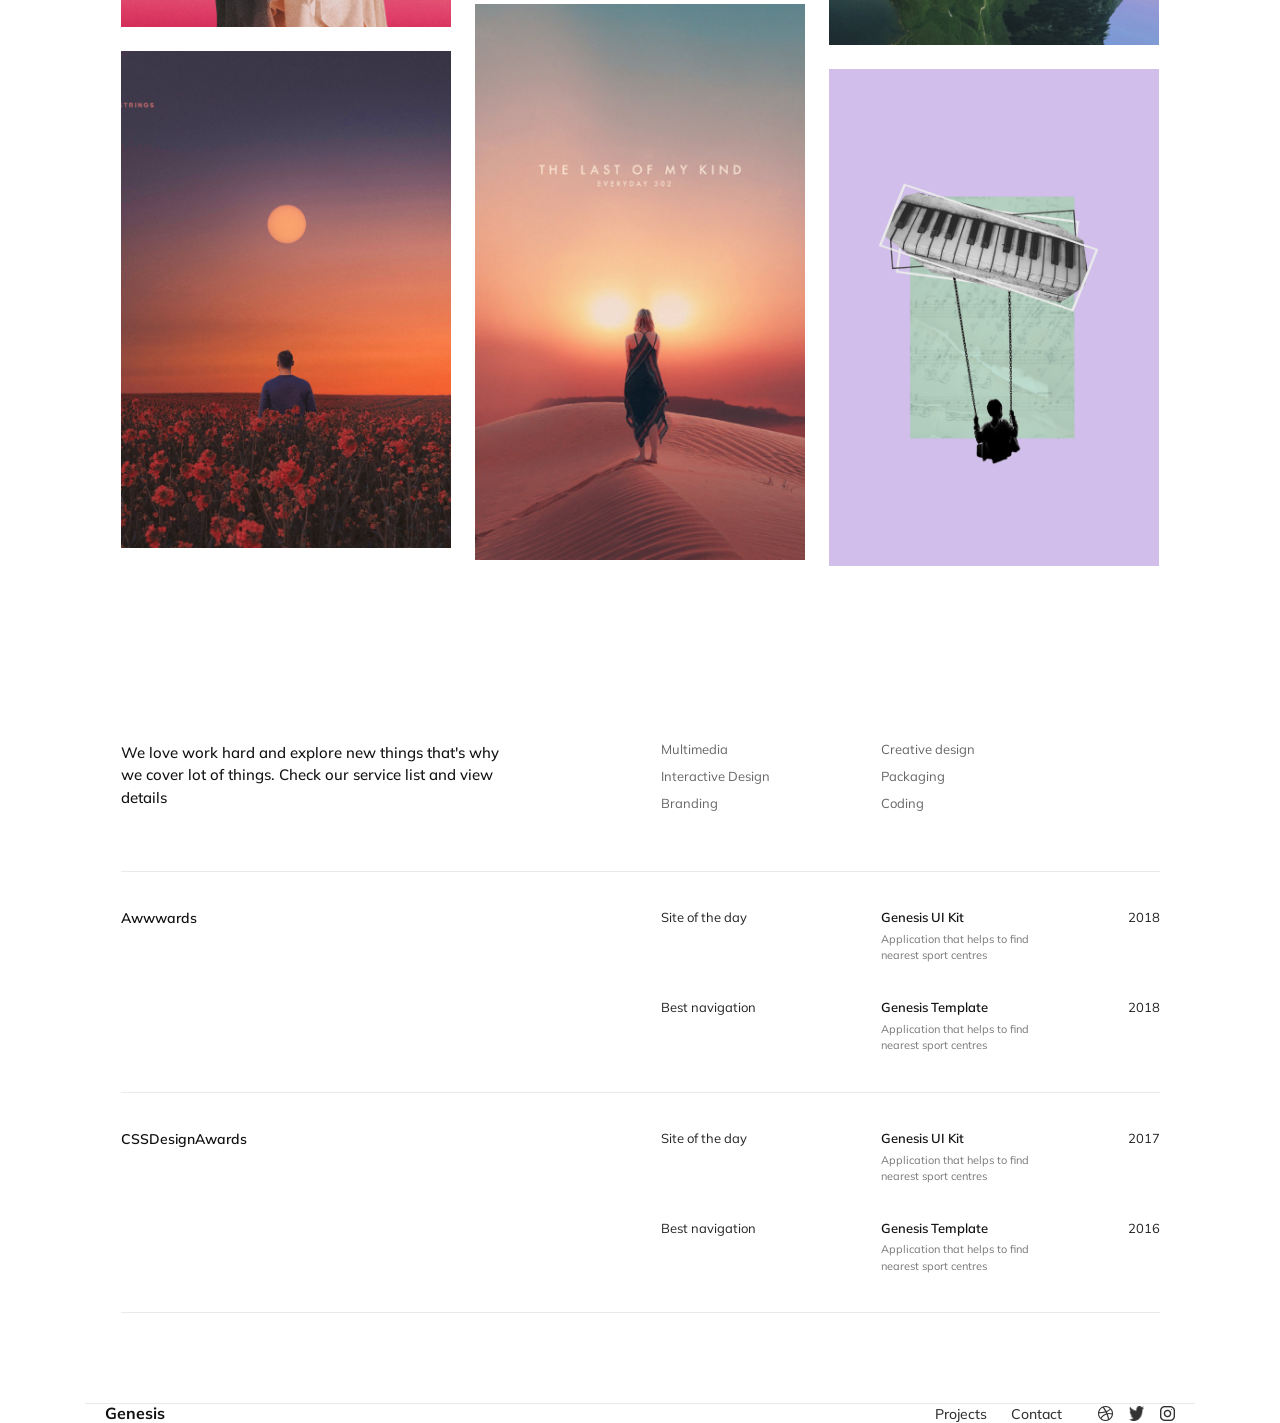
==== commit 19d25f15: "Fixed 12 images gallery grid" ====
--- a/index.html
+++ b/index.html
@@ -11,7 +11,7 @@
   <link href="https://fonts.googleapis.com/css2?family=Mulish:wght@400;700&display=swap" rel="stylesheet">
 
   <link rel="stylesheet" href="styles/normalize.css">
-  <link rel="stylesheet" href="styles/style.css">
+  <link rel="stylesheet" href="scss/style.css">
 </head>
 
 <body>
@@ -94,6 +94,16 @@
         <div class="project-card">
           <a href="pages/project-details.html">
             <img src="images/Rectangle-7.png" alt="Man med vit färg i ansiktet">
+          </a>
+        </div>
+        <div class="project-card">
+          <a href="pages/project-details.html">
+            <img src="images/Rectangle-1.png" alt="Projektbild 11">
+          </a>
+        </div>
+        <div class="project-card">
+          <a href="pages/project-details.html">
+            <img src="images/Rectangle-4.png" alt="Projektbild 12">
           </a>
         </div>
       </section>
--- a/scss/style.css
+++ b/scss/style.css
@@ -0,0 +1,353 @@
+@charset "UTF-8";
+.navbar {
+  display: flex;
+  justify-content: space-between;
+  align-items: center;
+  padding: 60px 0 40px 0;
+}
+.navbar .logo {
+  font-family: "Mulish", sans-serif;
+  font-weight: 700;
+  font-size: 20px;
+  color: #111111;
+  letter-spacing: -0.5px;
+}
+.navbar .nav-links {
+  display: flex;
+  gap: 30px;
+}
+.navbar .nav-links a {
+  font-family: "Mulish", sans-serif;
+  font-size: 18px;
+  font-weight: 700;
+  color: #111111;
+  text-decoration: none;
+  transition: opacity 0.2s ease;
+}
+.navbar .nav-links a:hover {
+  opacity: 0.7;
+}
+.navbar .nav-links a.active {
+  opacity: 1;
+}
+
+.footer {
+  display: flex;
+  justify-content: space-between;
+  align-items: center;
+  padding: 40px 0 60px;
+  border-top: 1px solid #eaeaea;
+  margin-top: 60px;
+}
+.footer .logo {
+  font-size: 16px;
+  font-weight: 700;
+  color: #111;
+}
+.footer .footer-links {
+  display: flex;
+  gap: 24px;
+  align-items: center;
+}
+.footer .footer-links a {
+  text-decoration: none;
+  color: #333;
+  font-size: 14px;
+  font-weight: 500;
+  transition: color 0.2s ease;
+}
+.footer .footer-links a:hover {
+  color: #000;
+}
+.footer .footer-links .social-icons {
+  display: flex;
+  gap: 16px;
+  align-items: center;
+  margin-left: 12px;
+}
+.footer .footer-links .social-icons img {
+  width: 15px;
+  height: 15px;
+  display: block;
+  opacity: 0.8;
+  transition: opacity 0.2s ease;
+}
+.footer .footer-links .social-icons img:hover {
+  opacity: 1;
+}
+
+@media (max-width: 600px) {
+  .footer {
+    flex-direction: column;
+    gap: 20px;
+    align-items: flex-start;
+  }
+}
+.services-section {
+  width: 100%;
+  display: grid;
+  grid-template-columns: 554px 240px 1fr;
+  align-items: flex-start;
+  padding: 91px 0 60px;
+  box-sizing: border-box;
+}
+.services-section .services-header {
+  max-width: 320px;
+}
+.services-section .services-header h2 {
+  font-size: 15px;
+  line-height: 1.5;
+  font-weight: 500;
+  color: #111;
+  margin: 0;
+}
+.services-section .services-list {
+  grid-column: 2/span 2;
+  display: grid;
+  grid-template-columns: 220px 1fr;
+}
+.services-section .services-list .services-col {
+  display: flex;
+  flex-direction: column;
+  gap: 12px;
+}
+.services-section .services-list .services-col div {
+  font-size: 13px;
+  color: #666;
+  cursor: pointer;
+  transition: color 0.2s ease;
+}
+.services-section .services-list .services-col div:hover {
+  color: #000;
+}
+
+@media (max-width: 820px) {
+  .services-section {
+    grid-template-columns: 1fr;
+    gap: 30px;
+    padding-top: 50px;
+  }
+  .services-section .services-list {
+    grid-column: 1;
+    grid-template-columns: 1fr 1fr;
+  }
+}
+.awards-section {
+  width: 100%;
+  padding: 10px 0 90px;
+  box-sizing: border-box;
+}
+.awards-section .award-block {
+  display: grid;
+  grid-template-columns: 554px 1fr;
+  padding: 38px 0;
+  border-top: 1px solid #eaeaea;
+}
+.awards-section .award-block:last-child {
+  border-bottom: 1px solid #eaeaea;
+}
+.awards-section .award-block .award-org {
+  font-size: 14px;
+  font-weight: 600;
+  color: #111;
+}
+.awards-section .award-block .award-entries {
+  display: flex;
+  flex-direction: column;
+  gap: 36px;
+}
+.awards-section .award-block .award-entries .award-item {
+  display: grid;
+  grid-template-columns: 240px 1fr auto;
+  align-items: flex-start;
+}
+.awards-section .award-block .award-entries .award-item .award-category {
+  font-size: 13px;
+  color: #222;
+}
+.awards-section .award-block .award-entries .award-item .award-project {
+  display: flex;
+  flex-direction: column;
+  gap: 6px;
+}
+.awards-section .award-block .award-entries .award-item .award-project strong {
+  font-size: 13px;
+  font-weight: 600;
+  color: #111;
+}
+.awards-section .award-block .award-entries .award-item .award-project small {
+  font-size: 11px;
+  line-height: 1.5;
+  color: #777;
+  max-width: 180px;
+}
+.awards-section .award-block .award-entries .award-item .award-year {
+  font-size: 13px;
+  color: #222;
+  text-align: right;
+}
+
+@media (max-width: 820px) {
+  .awards-section .award-block {
+    grid-template-columns: 1fr;
+    gap: 16px;
+  }
+  .awards-section .award-block .award-entries .award-item {
+    grid-template-columns: 1fr;
+    gap: 8px;
+  }
+  .awards-section .award-block .award-entries .award-item .award-year {
+    text-align: left;
+  }
+}
+* {
+  margin: 0;
+  padding: 0;
+  box-sizing: border-box;
+}
+
+body {
+  font-family: "Mulish", sans-serif;
+  color: #111111;
+  background-color: #FFFFFF;
+}
+
+.home-container,
+.navbar,
+.footer {
+  max-width: 1110px;
+  margin: 0 auto;
+  padding: 0 20px;
+  box-sizing: border-box;
+}
+
+.hero-section {
+  padding-top: 60px;
+  padding-bottom: 40px;
+}
+.hero-section .category-tag {
+  display: inline-block;
+  font-size: 11px;
+  font-weight: 700;
+  letter-spacing: 1.5px;
+  text-transform: uppercase;
+  color: #5d5fef;
+  margin-bottom: 20px;
+}
+.hero-section .hero-content {
+  display: flex;
+  justify-content: space-between;
+  align-items: flex-end;
+  gap: 30px;
+}
+.hero-section .hero-content .main-title {
+  font-size: 28px;
+  line-height: 1.4;
+  font-weight: 600;
+  color: #111;
+  margin: 0;
+  letter-spacing: -0.3px;
+}
+.hero-section .hero-content .main-title .highlight {
+  color: #5d5fef;
+  /* Den lila/blå accentfärgen från Figma */
+}
+.hero-section .hero-content .quote-block {
+  display: flex;
+  align-items: center;
+  gap: 8px;
+  white-space: nowrap;
+  margin-bottom: 6px;
+}
+.hero-section .hero-content .quote-block .quote-line {
+  color: #777;
+}
+.hero-section .hero-content .quote-block .quote-text {
+  font-size: 13px;
+  color: #777;
+  margin: 0;
+}
+
+@media (max-width: 820px) {
+  .hero-section .hero-content {
+    flex-direction: column;
+    align-items: flex-start;
+    gap: 16px;
+  }
+}
+.gallery-grid {
+  -moz-column-count: 3;
+       column-count: 3;
+  -moz-column-gap: 24px;
+       column-gap: 24px;
+  margin-top: 40px;
+  margin-bottom: 80px;
+}
+.gallery-grid .project-card {
+  -moz-column-break-inside: avoid;
+       break-inside: avoid;
+  margin-bottom: 24px;
+  width: 100%;
+  overflow: hidden;
+}
+.gallery-grid .project-card a {
+  display: block;
+  width: 100%;
+  text-decoration: none;
+}
+.gallery-grid .project-card a img {
+  width: 100%;
+  height: auto;
+  display: block;
+  transition: transform 0.3s ease;
+}
+.gallery-grid .project-card a img:hover {
+  transform: scale(1.02);
+}
+
+@media (max-width: 768px) {
+  .gallery-grid {
+    -moz-column-count: 2;
+         column-count: 2;
+  }
+}
+@media (max-width: 480px) {
+  .gallery-grid {
+    -moz-column-count: 1;
+         column-count: 1;
+  }
+}
+.home-container {
+  max-width: 1079px !important;
+  margin: 0 auto !important;
+  padding: 0 20px !important;
+  box-sizing: border-box !important;
+}
+
+.services-section {
+  display: grid !important;
+  grid-template-columns: 540px 220px 1fr !important;
+  padding-top: 80px !important;
+  padding-bottom: 50px !important;
+  width: 100% !important;
+}
+.services-section .services-header {
+  max-width: 380px !important;
+}
+.services-section .services-list {
+  grid-column: 2/span 2 !important;
+  display: grid !important;
+  grid-template-columns: 220px 1fr !important;
+}
+
+.awards-section {
+  width: 100% !important;
+}
+.awards-section .award-block {
+  display: grid !important;
+  grid-template-columns: 540px 1fr !important;
+}
+.awards-section .award-block .award-entries .award-item {
+  display: grid !important;
+  grid-template-columns: 220px 1fr auto !important;
+}/*# sourceMappingURL=style.css.map */
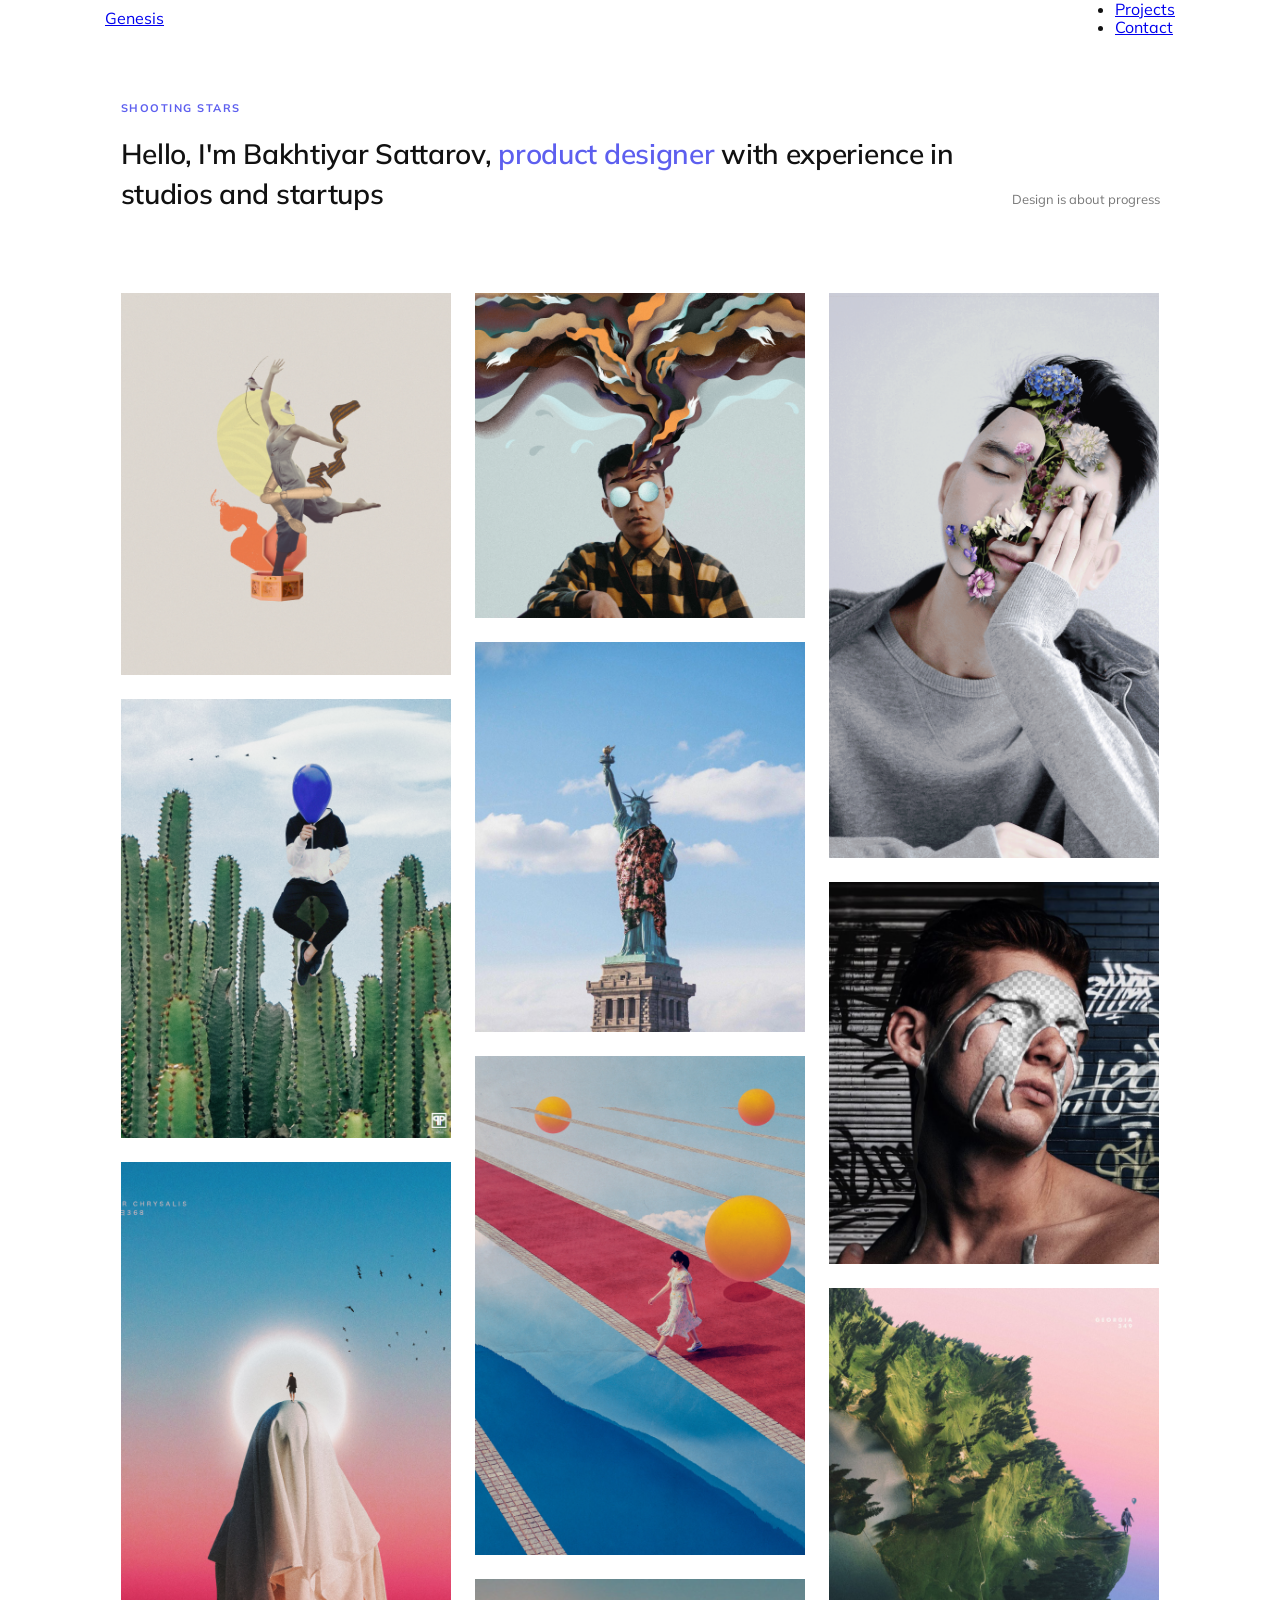
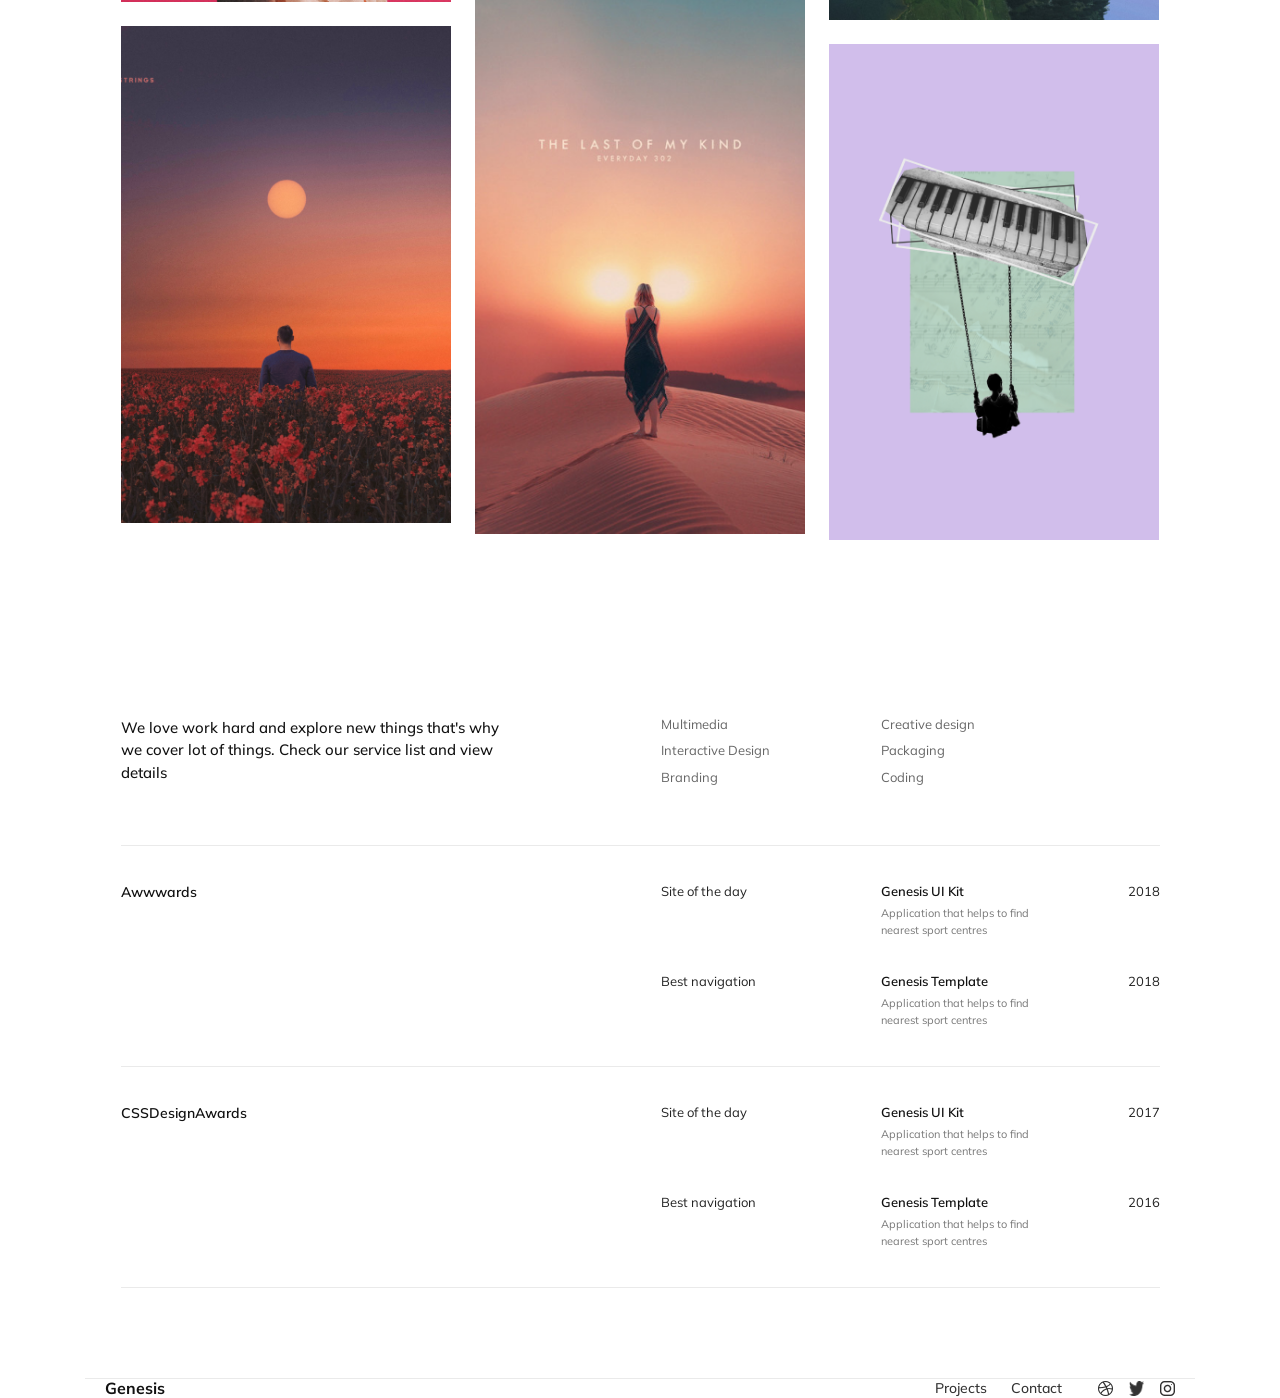
==== commit 2bfe32f2: "Fix navigation links, alt text and responsive title in index.html" ====
--- a/index.html
+++ b/index.html
@@ -1,5 +1,5 @@
 <!DOCTYPE html>
-<html lang="sv">
+<html lang="en">
 
 <head>
   <meta charset="UTF-8">
@@ -18,26 +18,26 @@
 
 
   <header class="navbar">
-    <div class="logo">Genesis</div>
-    <nav class="nav-links">
-      <a href="index.html" class="active">Projects</a>
-      <a href="pages/contact.html">Contact</a>
-    </nav>
-  </header>
+  <a href="index.html" class="navbar__logo">Genesis</a>
+
+  <nav class="navbar__nav">
+    <ul class="navbar__list">
+      <li><a href="index.html">Projects</a></li>
+      <li><a href="pages/contact.html">Contact</a></li>
+    </ul>
+  </nav>
+</header>
 
   <main class="home-container">
 
 
     <section class="hero-section">
-      <span class="category-tag">Shooting Stars</span>
+      <p class="category-tag">Shooting Stars</p>
       <div class="hero-content">
         <h1 class="main-title">
-          Hello, I'm Bakhtiyar Sattarov,<br>
-          <span class="highlight">product designer</span> with experience<br>
-          in studios and startups
+          Hello, I'm Bakhtiyar Sattarov, <span class="highlight">product designer</span> with experience in studios and startups
         </h1>
         <div class="quote-block">
-          <span class="quote-line">—</span>
           <p class="quote-text">Design is about progress</p>
         </div>
       </div>
@@ -48,52 +48,52 @@
     <section class="gallery-grid">
         <div class="project-card">
           <a href="pages/project-details.html">
-            <img src="images/Rectangle-9.png" alt="Statyett">
+            <img src="images/Rectangle-9.png" alt="Statuette">
           </a>
         </div>
         <div class="project-card">
           <a href="pages/project-details.html">
-            <img src="images/Rectangle-12.png" alt="Kaktus med lila bakgrund">
+            <img src="images/Rectangle-12.png" alt="Cactus with purple background">
           </a>
         </div>
         <div class="project-card">
           <a href="pages/project-details.html">
-            <img src="images/Rectangle-6.png" alt="Person med ljuscirkel">
+            <img src="images/Rectangle-6.png" alt="Person with a ring light">
           </a>
         </div>
         <div class="project-card">
           <a href="pages/project-details.html">
-            <img src="images/Rectangle-3.png" alt="Solnedgång över fält">
+            <img src="images/Rectangle-3.png" alt="Sunset over flower field">
           </a>
         </div>
         <div class="project-card">
           <a href="pages/project-details.html">
-            <img src="images/Rectangle-10.png" alt="Rök från huvud">
+            <img src="images/Rectangle-10.png" alt="Smoke rising from head">
           </a>
         </div>
         <div class="project-card">
           <a href="pages/project-details.html">
-            <img src="images/Rectangle-8.png" alt="Frihetsgudinnan">
+            <img src="images/Rectangle-8.png" alt="Statue of liberty">
           </a>
         </div>
         <div class="project-card">
           <a href="pages/project-details.html">
-            <img src="images/Rectangle-5.png" alt="Pool och rött plan">
+            <img src="images/Rectangle-5.png" alt="Pool and red surface with person">
           </a>
         </div>
         <div class="project-card">
           <a href="pages/project-details.html">
-            <img src="images/Rectangle-2.png" alt="Kvinna i öknen">
+            <img src="images/Rectangle-2.png" alt="Women walking in pink desert">
           </a>
         </div>
         <div class="project-card">
           <a href="pages/project-details.html">
-            <img src="images/Rectangle-11.png" alt="Man med blommor vid ansiktet">
+            <img src="images/Rectangle-11.png" alt="Man with flowers around face">
           </a>
         </div>
         <div class="project-card">
           <a href="pages/project-details.html">
-            <img src="images/Rectangle-7.png" alt="Man med vit färg i ansiktet">
+            <img src="images/Rectangle-7.png" alt="Man with white color in face">
           </a>
         </div>
         <div class="project-card">
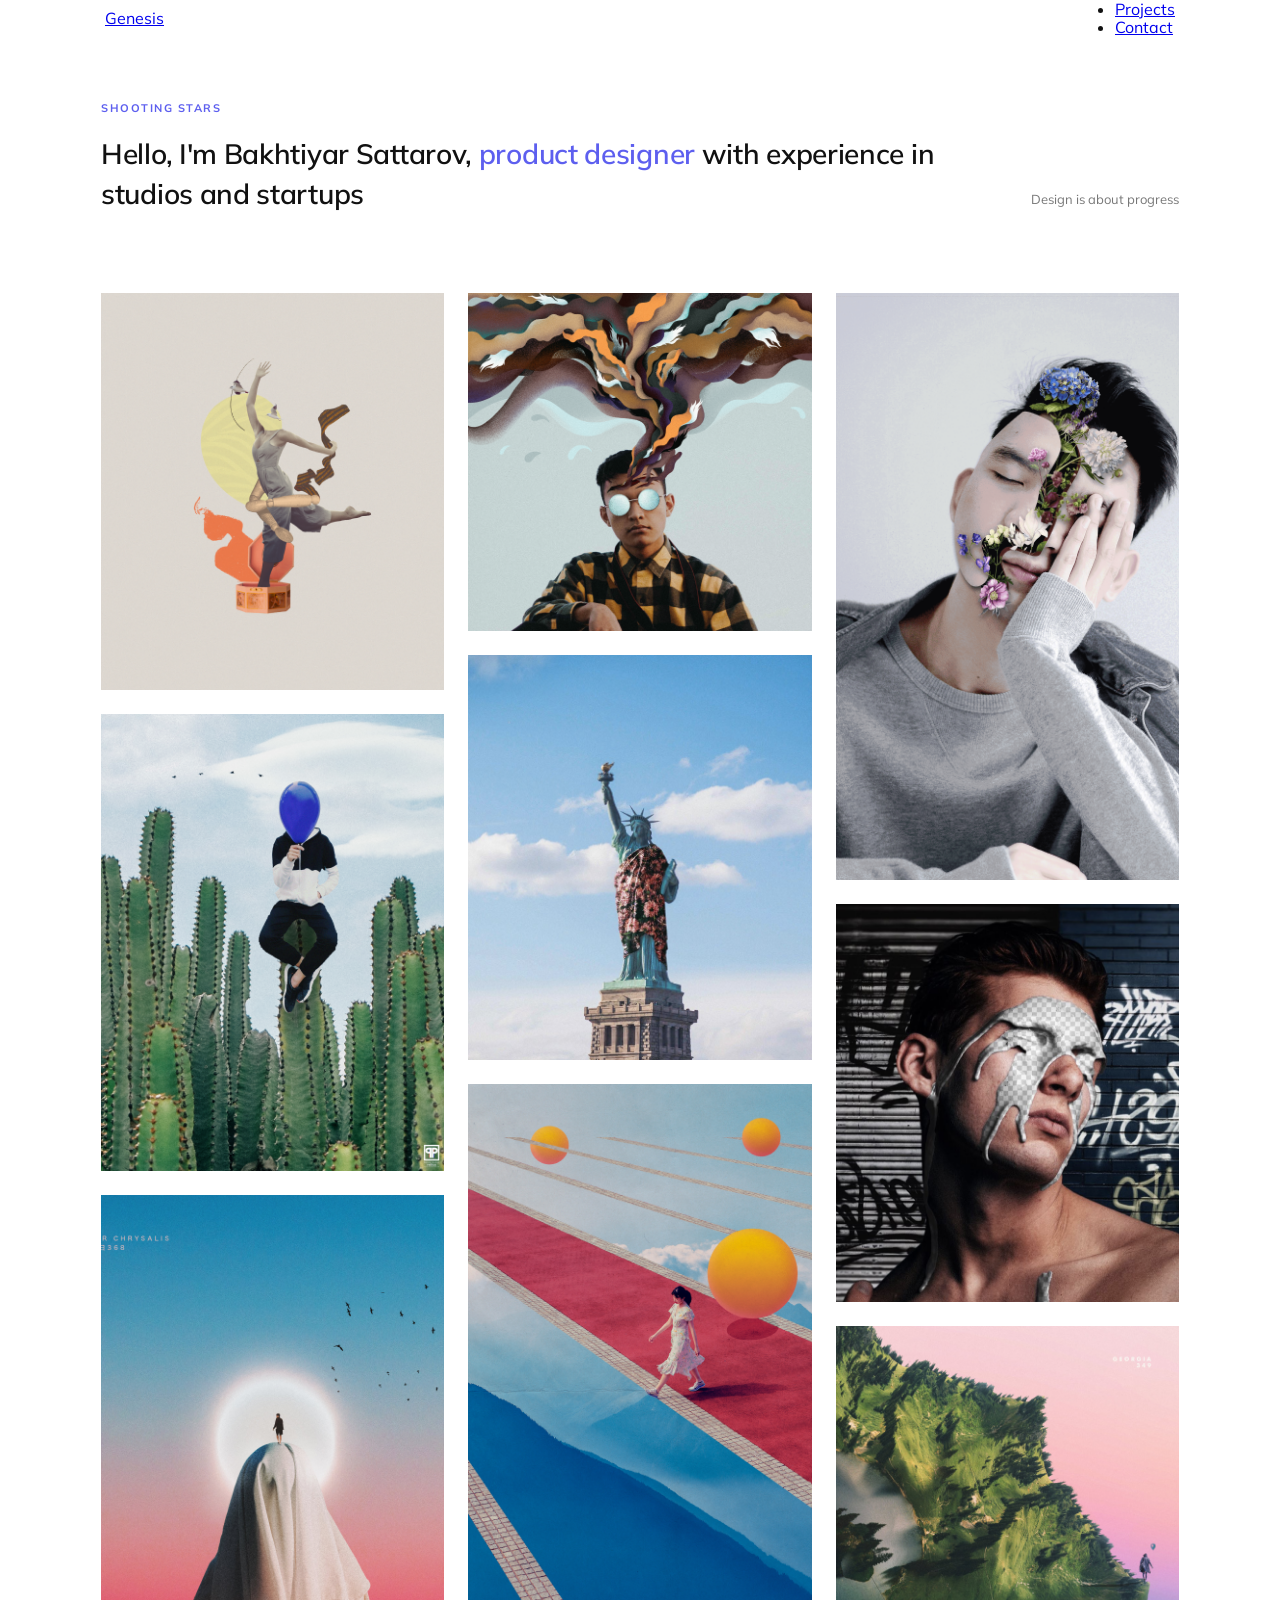
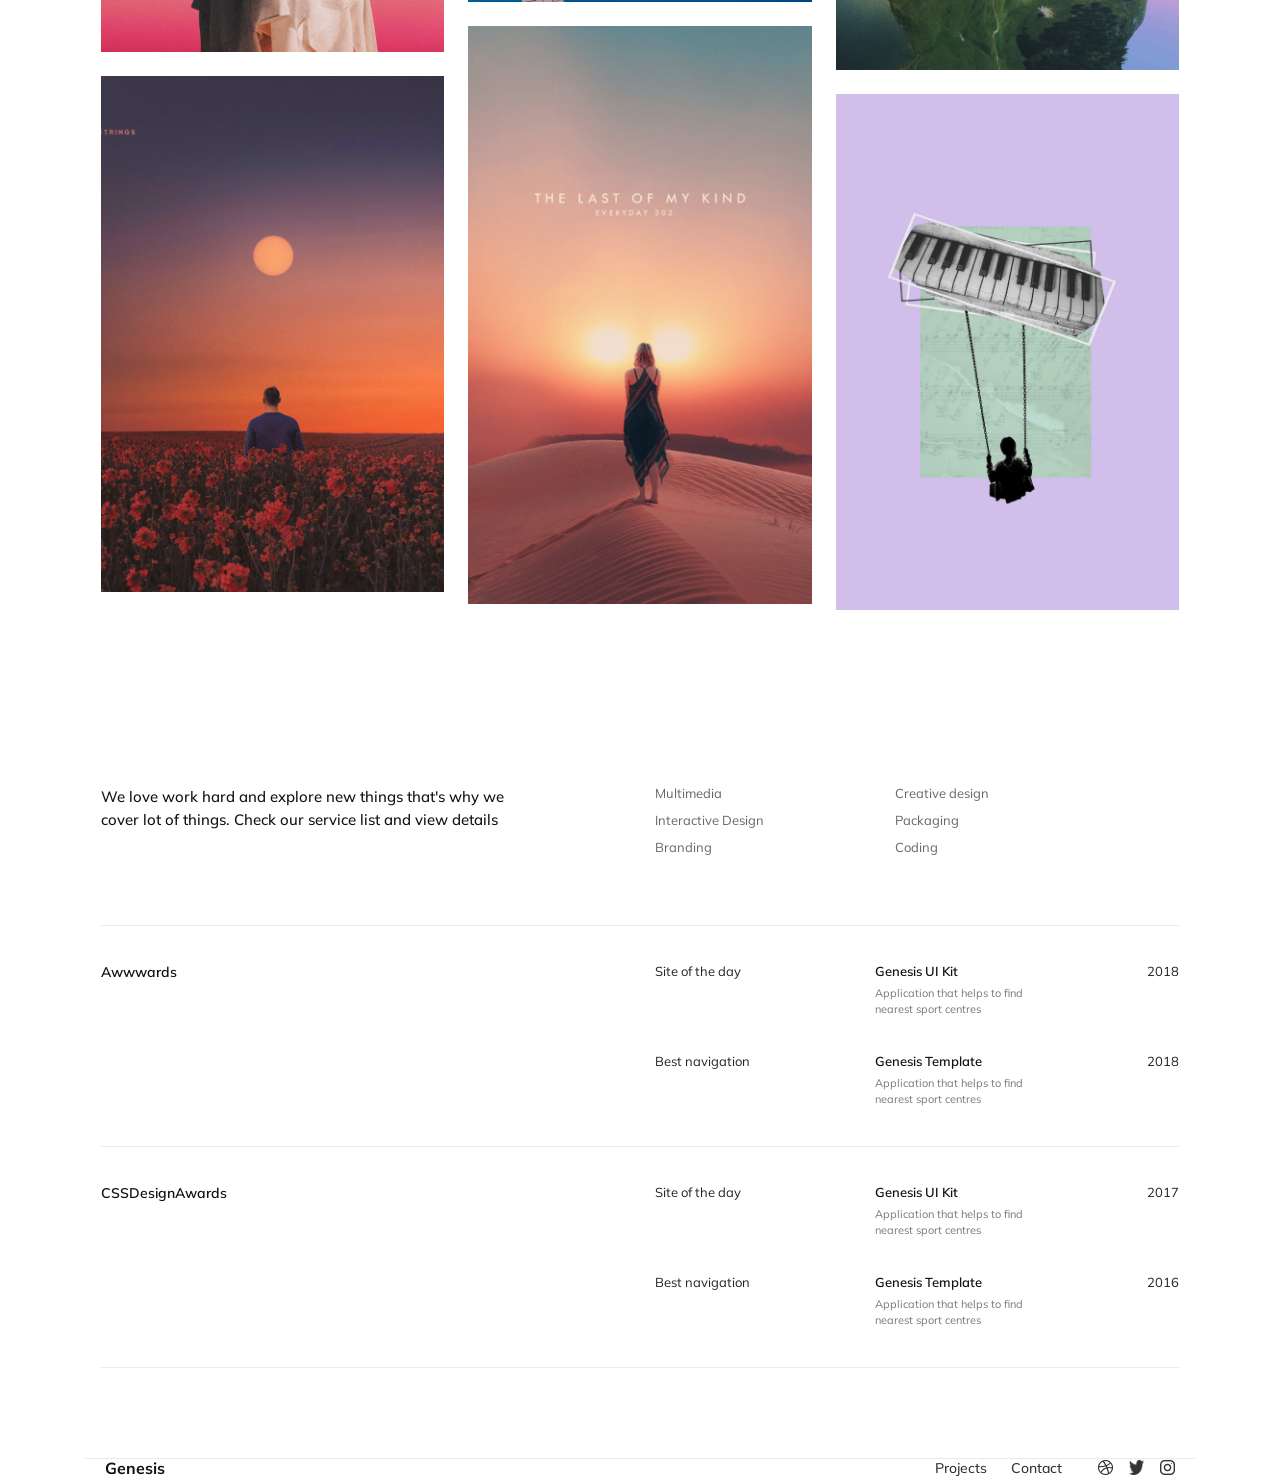
==== commit 419b46f7: "Fix CSS path and link to project in index.html" ====
--- a/index.html
+++ b/index.html
@@ -11,7 +11,7 @@
   <link href="https://fonts.googleapis.com/css2?family=Mulish:wght@400;700&display=swap" rel="stylesheet">
 
   <link rel="stylesheet" href="styles/normalize.css">
-  <link rel="stylesheet" href="scss/style.css">
+  <link rel="stylesheet" href="styles/style.css">
 </head>
 
 <body>
@@ -22,7 +22,7 @@
 
   <nav class="navbar__nav">
     <ul class="navbar__list">
-      <li><a href="index.html">Projects</a></li>
+      <li><a href="pages/project-details.html">Projects</a></li>
       <li><a href="pages/contact.html">Contact</a></li>
     </ul>
   </nav>
--- a/styles/style.css
+++ b/styles/style.css
@@ -0,0 +1,837 @@
+@charset "UTF-8";
+.navbar {
+  display: -webkit-box;
+  display: -ms-flexbox;
+  display: flex;
+  -webkit-box-pack: justify;
+      -ms-flex-pack: justify;
+          justify-content: space-between;
+  -webkit-box-align: center;
+      -ms-flex-align: center;
+          align-items: center;
+  padding: 60px 0 40px 0;
+}
+.navbar .logo {
+  font-family: "Mulish", sans-serif;
+  font-weight: 700;
+  font-size: 20px;
+  color: #111111;
+  letter-spacing: -0.5px;
+}
+.navbar .nav-links {
+  display: -webkit-box;
+  display: -ms-flexbox;
+  display: flex;
+  gap: 30px;
+}
+.navbar .nav-links a {
+  font-family: "Mulish", sans-serif;
+  font-size: 18px;
+  font-weight: 700;
+  color: #111111;
+  text-decoration: none;
+  -webkit-transition: opacity 0.2s ease;
+  transition: opacity 0.2s ease;
+}
+.navbar .nav-links a:hover {
+  opacity: 0.7;
+}
+.navbar .nav-links a.active {
+  opacity: 1;
+}
+
+.footer {
+  display: -webkit-box;
+  display: -ms-flexbox;
+  display: flex;
+  -webkit-box-pack: justify;
+      -ms-flex-pack: justify;
+          justify-content: space-between;
+  -webkit-box-align: center;
+      -ms-flex-align: center;
+          align-items: center;
+  padding: 40px 0 60px;
+  border-top: 1px solid #eaeaea;
+  margin-top: 60px;
+}
+.footer .logo {
+  font-size: 16px;
+  font-weight: 700;
+  color: #111;
+}
+.footer .footer-links {
+  display: -webkit-box;
+  display: -ms-flexbox;
+  display: flex;
+  gap: 24px;
+  -webkit-box-align: center;
+      -ms-flex-align: center;
+          align-items: center;
+}
+.footer .footer-links a {
+  text-decoration: none;
+  color: #333;
+  font-size: 14px;
+  font-weight: 500;
+  -webkit-transition: color 0.2s ease;
+  transition: color 0.2s ease;
+}
+.footer .footer-links a:hover {
+  color: #000;
+}
+.footer .footer-links .social-icons {
+  display: -webkit-box;
+  display: -ms-flexbox;
+  display: flex;
+  gap: 16px;
+  -webkit-box-align: center;
+      -ms-flex-align: center;
+          align-items: center;
+  margin-left: 12px;
+}
+.footer .footer-links .social-icons img {
+  width: 15px;
+  height: 15px;
+  display: block;
+  opacity: 0.8;
+  -webkit-transition: opacity 0.2s ease;
+  transition: opacity 0.2s ease;
+}
+.footer .footer-links .social-icons img:hover {
+  opacity: 1;
+}
+
+@media (max-width: 600px) {
+  .footer {
+    -webkit-box-orient: vertical;
+    -webkit-box-direction: normal;
+        -ms-flex-direction: column;
+            flex-direction: column;
+    gap: 20px;
+    -webkit-box-align: start;
+        -ms-flex-align: start;
+            align-items: flex-start;
+  }
+}
+.services-section {
+  width: 100%;
+  display: -ms-grid;
+  display: grid;
+  -ms-grid-columns: 460px 220px 1fr;
+  grid-template-columns: 460px 220px 1fr;
+  -webkit-box-align: start;
+      -ms-flex-align: start;
+          align-items: flex-start;
+  padding: 91px 0 60px;
+  -webkit-box-sizing: border-box;
+          box-sizing: border-box;
+}
+.services-section .services-header {
+  max-width: 320px;
+}
+.services-section .services-header h2 {
+  font-size: 15px;
+  line-height: 1.5;
+  font-weight: 500;
+  color: #111;
+  margin: 0;
+}
+.services-section .services-list {
+  -ms-grid-column: 2;
+  -ms-grid-column-span: 2;
+  grid-column: 2/span 2;
+  display: -ms-grid;
+  display: grid;
+  -ms-grid-columns: 220px 1fr;
+  grid-template-columns: 220px 1fr;
+}
+.services-section .services-list .services-col {
+  display: -webkit-box;
+  display: -ms-flexbox;
+  display: flex;
+  -webkit-box-orient: vertical;
+  -webkit-box-direction: normal;
+      -ms-flex-direction: column;
+          flex-direction: column;
+  gap: 12px;
+}
+.services-section .services-list .services-col div {
+  font-size: 13px;
+  color: #666;
+  cursor: pointer;
+  -webkit-transition: color 0.2s ease;
+  transition: color 0.2s ease;
+}
+.services-section .services-list .services-col div:hover {
+  color: #000;
+}
+
+@media (max-width: 820px) {
+  .services-section {
+    -ms-grid-columns: 1fr;
+    grid-template-columns: 1fr;
+    gap: 30px;
+    padding-top: 50px;
+  }
+  .services-section .services-list {
+    -ms-grid-column: 1;
+    grid-column: 1;
+    -ms-grid-columns: 1fr 1fr;
+    grid-template-columns: 1fr 1fr;
+  }
+}
+.awards-section {
+  width: 100%;
+  padding: 10px 0 90px;
+  -webkit-box-sizing: border-box;
+          box-sizing: border-box;
+}
+.awards-section .award-block {
+  display: -ms-grid;
+  display: grid;
+  -ms-grid-columns: 460px 1fr;
+  grid-template-columns: 460px 1fr;
+  padding: 38px 0;
+  border-top: 1px solid #eaeaea;
+}
+.awards-section .award-block:last-child {
+  border-bottom: 1px solid #eaeaea;
+}
+.awards-section .award-block .award-org {
+  font-size: 14px;
+  font-weight: 600;
+  color: #111;
+}
+.awards-section .award-block .award-entries {
+  display: -webkit-box;
+  display: -ms-flexbox;
+  display: flex;
+  -webkit-box-orient: vertical;
+  -webkit-box-direction: normal;
+      -ms-flex-direction: column;
+          flex-direction: column;
+  gap: 36px;
+}
+.awards-section .award-block .award-entries .award-item {
+  display: -ms-grid;
+  display: grid;
+  -ms-grid-columns: 220px 1fr auto;
+  grid-template-columns: 220px 1fr auto;
+  -webkit-box-align: start;
+      -ms-flex-align: start;
+          align-items: flex-start;
+}
+.awards-section .award-block .award-entries .award-item .award-category {
+  font-size: 13px;
+  color: #222;
+}
+.awards-section .award-block .award-entries .award-item .award-project {
+  display: -webkit-box;
+  display: -ms-flexbox;
+  display: flex;
+  -webkit-box-orient: vertical;
+  -webkit-box-direction: normal;
+      -ms-flex-direction: column;
+          flex-direction: column;
+  gap: 6px;
+}
+.awards-section .award-block .award-entries .award-item .award-project strong {
+  font-size: 13px;
+  font-weight: 600;
+  color: #111;
+}
+.awards-section .award-block .award-entries .award-item .award-project small {
+  font-size: 11px;
+  line-height: 1.5;
+  color: #777;
+  max-width: 180px;
+}
+.awards-section .award-block .award-entries .award-item .award-year {
+  font-size: 13px;
+  color: #222;
+  text-align: right;
+}
+
+@media (max-width: 820px) {
+  .awards-section .award-block {
+    -ms-grid-columns: 1fr;
+    grid-template-columns: 1fr;
+    gap: 16px;
+  }
+  .awards-section .award-block .award-entries .award-item {
+    -ms-grid-columns: 1fr;
+    grid-template-columns: 1fr;
+    gap: 8px;
+  }
+  .awards-section .award-block .award-entries .award-item .award-year {
+    text-align: left;
+  }
+}
+* {
+  margin: 0;
+  padding: 0;
+  -webkit-box-sizing: border-box;
+          box-sizing: border-box;
+}
+
+body {
+  font-family: "Mulish", sans-serif;
+  color: #111111;
+  background-color: #FFFFFF;
+}
+
+.home-container, .navbar, .footer {
+  max-width: 1110px;
+  margin: 0 auto;
+  padding: 0 20px;
+  -webkit-box-sizing: border-box;
+          box-sizing: border-box;
+}
+
+.hero-section {
+  padding-top: 60px;
+  padding-bottom: 40px;
+}
+.hero-section .category-tag {
+  display: inline-block;
+  font-size: 11px;
+  font-weight: 700;
+  letter-spacing: 1.5px;
+  text-transform: uppercase;
+  color: #5d5fef;
+  margin-bottom: 20px;
+}
+.hero-section .hero-content {
+  display: -webkit-box;
+  display: -ms-flexbox;
+  display: flex;
+  -webkit-box-pack: justify;
+      -ms-flex-pack: justify;
+          justify-content: space-between;
+  -webkit-box-align: end;
+      -ms-flex-align: end;
+          align-items: flex-end;
+  gap: 30px;
+}
+.hero-section .hero-content .main-title {
+  font-size: 28px;
+  line-height: 1.4;
+  font-weight: 600;
+  color: #111;
+  margin: 0;
+  letter-spacing: -0.3px;
+}
+.hero-section .hero-content .main-title .highlight {
+  color: #5d5fef; /* Den lila/blå accentfärgen från Figma */
+}
+.hero-section .hero-content .quote-block {
+  display: -webkit-box;
+  display: -ms-flexbox;
+  display: flex;
+  -webkit-box-align: center;
+      -ms-flex-align: center;
+          align-items: center;
+  gap: 8px;
+  white-space: nowrap;
+  margin-bottom: 6px;
+}
+.hero-section .hero-content .quote-block .quote-line {
+  color: #777;
+}
+.hero-section .hero-content .quote-block .quote-text {
+  font-size: 13px;
+  color: #777;
+  margin: 0;
+}
+
+@media (max-width: 820px) {
+  .hero-section .hero-content {
+    -webkit-box-orient: vertical;
+    -webkit-box-direction: normal;
+        -ms-flex-direction: column;
+            flex-direction: column;
+    -webkit-box-align: start;
+        -ms-flex-align: start;
+            align-items: flex-start;
+    gap: 16px;
+  }
+}
+.gallery-grid {
+  -webkit-column-count: 3;
+     -moz-column-count: 3;
+          column-count: 3;
+  -webkit-column-gap: 24px;
+     -moz-column-gap: 24px;
+          column-gap: 24px;
+  margin-top: 40px;
+  margin-bottom: 80px;
+}
+.gallery-grid .project-card {
+  -webkit-column-break-inside: avoid;
+     -moz-column-break-inside: avoid;
+          break-inside: avoid;
+  margin-bottom: 24px;
+  width: 100%;
+  overflow: hidden;
+}
+.gallery-grid .project-card img {
+  width: 100%;
+  height: auto;
+  display: block;
+  -webkit-transition: -webkit-transform 0.3s ease;
+  transition: -webkit-transform 0.3s ease;
+  transition: transform 0.3s ease;
+  transition: transform 0.3s ease, -webkit-transform 0.3s ease;
+}
+.gallery-grid .project-card img:hover {
+  -webkit-transform: scale(1.02);
+          transform: scale(1.02);
+}
+
+@media (max-width: 768px) {
+  .gallery-grid {
+    -webkit-column-count: 2;
+       -moz-column-count: 2;
+            column-count: 2;
+  }
+}
+@media (max-width: 480px) {
+  .gallery-grid {
+    -webkit-column-count: 1;
+       -moz-column-count: 1;
+            column-count: 1;
+  }
+}
+.home-container {
+  max-width: 1110px !important;
+  margin: 0 auto !important;
+  padding-left: 20px !important;
+  padding-right: 20px !important;
+  -webkit-box-sizing: border-box !important;
+          box-sizing: border-box !important;
+}
+
+.services-section {
+  display: -ms-grid !important;
+  display: grid !important;
+  -ms-grid-columns: 360px 220px 1fr !important;
+  grid-template-columns: 360px 220px 1fr !important;
+  padding-top: 80px !important;
+  padding-bottom: 50px !important;
+  width: 100% !important;
+}
+.services-section .services-header {
+  max-width: 290px !important;
+}
+.services-section .services-list {
+  -ms-grid-column: 2 !important;
+  -ms-grid-column-span: 2 !important;
+  grid-column: 2/span 2 !important;
+  display: -ms-grid !important;
+  display: grid !important;
+  -ms-grid-columns: 220px 1fr !important;
+  grid-template-columns: 220px 1fr !important;
+}
+
+.awards-section {
+  width: 100% !important;
+}
+.awards-section .award-block {
+  display: -ms-grid !important;
+  display: grid !important;
+  -ms-grid-columns: 360px 1fr !important;
+  grid-template-columns: 360px 1fr !important;
+}
+.awards-section .award-block .award-entries .award-item {
+  display: -ms-grid !important;
+  display: grid !important;
+  -ms-grid-columns: 220px 1fr auto !important;
+  grid-template-columns: 220px 1fr auto !important;
+}
+
+.home-container {
+  max-width: 1108px !important;
+  margin: 0 auto !important;
+  padding: 0 15px !important;
+  box-sizing: border-box !important;
+}
+
+.services-section {
+  display: grid !important;
+  grid-template-columns: 554px 240px 1fr !important;
+  width: 100% !important;
+  max-width: 1108px !important;
+  margin: 0 auto !important;
+  padding: 80px 0 60px !important;
+  box-sizing: border-box !important;
+}
+
+.services-section .services-header {
+  max-width: 440px !important;
+}
+
+.services-section .services-list {
+  grid-column: 2 / span 2 !important;
+  display: grid !important;
+  grid-template-columns: 240px 1fr !important;
+}
+
+.awards-section {
+  width: 100% !important;
+  max-width: 1108px !important;
+  margin: 0 auto !important;
+  box-sizing: border-box !important;
+}
+
+.awards-section .award-block {
+  display: grid !important;
+  grid-template-columns: 554px 1fr !important;
+}
+
+.awards-section .award-item {
+  display: grid !important;
+  grid-template-columns: 240px 1fr auto !important;
+}
+
+.project-container {
+  max-width: 1110px;
+  margin: 0 auto;
+  padding: 0 15px;
+  box-sizing: border-box;
+}
+
+.project-container .navbar {
+  display: flex;
+  justify-content: space-between;
+  align-items: center;
+  padding: 35px 0 20px;
+}
+
+.project-container .navbar .logo {
+  font-size: 18px;
+  font-weight: 700;
+  color: #111;
+}
+
+.project-container .nav-links a {
+  text-decoration: none;
+  color: #555;
+  margin-left: 28px;
+  font-size: 14px;
+}
+
+.project-hero {
+  display: flex;
+  justify-content: space-between;
+  align-items: flex-end; 
+  padding-top: 50px;
+  margin-bottom: 61px;  
+  gap: 40px;
+}
+
+.project-hero-left {
+  max-width: 635px;
+}
+
+.project-title {
+  font-size: 32px;
+  line-height: 1.35;
+  font-weight: 700;
+  color: #181818;
+  margin-bottom: 25px;
+}
+
+.project-description p {
+  font-size: 14px;
+  line-height: 1.8;
+  color: #555;
+  margin-bottom: 20px;
+}
+
+.project-meta {
+  width: 335px;
+  display: flex;
+  flex-direction: column;
+  justify-content: space-between;
+  height: 343px;         
+  box-sizing: border-box;
+}
+
+.meta-item {
+  display: flex;
+  justify-content: space-between;
+  align-items: center;
+  font-size: 13px;
+  border-bottom: 1px solid #eeeeee;
+  padding-bottom: 10px;
+}
+
+.meta-label {
+  color: #999999;
+  font-weight: 400;
+}
+
+.meta-value {
+  color: #111111;
+  font-weight: 500;
+  text-align: right;
+}
+
+.project-main-image {
+  width: 100%;
+  margin-bottom: 60px;
+}
+
+.project-main-image img {
+  width: 100%;
+  height: 660px;
+  object-fit: cover;
+  display: block;
+}
+
+.project-mid-text {
+  max-width: 1110px;
+  margin-bottom: 60px;
+}
+
+.project-mid-text p {
+  font-size: 16px;
+  line-height: 1.8;
+  color: #444;
+}
+
+/* Galleri */
+.project-gallery {
+  display: grid;
+  grid-template-columns: repeat(3, 350px);
+  justify-content: space-between;
+  gap: 30px;
+  margin-bottom: 90px;
+}
+
+.project-gallery .gallery-col img {
+  width: 100%;
+  height: 400px;
+  object-fit: cover;
+  display: block;
+}
+.project-card a {
+  display: block;
+  width: 100%;
+  height: 100%;
+  text-decoration: none;
+}
+
+.project-card a img {
+  display: block;
+  width: 100%;
+  height: auto;
+}
+.project-container .footer {
+  display: flex;
+  justify-content: space-between;
+  align-items: center;
+  padding: 40px 0 60px;
+  margin-top: 40px;
+  border-top: 1px solid #ebebeb;
+}
+
+.project-container .footer-logo {
+  font-size: 16px;
+  font-weight: 700;
+  color: #111;
+}
+
+.project-container .footer-right {
+  display: flex;
+  align-items: center;
+  gap: 32px;
+}
+
+.project-container .footer-links a {
+  text-decoration: none;
+  color: #222;
+  font-size: 14px;
+  margin-left: 20px;
+}
+
+.project-container .footer-social {
+  display: flex;
+  gap: 16px;
+}
+
+.project-container .footer-social a {
+  color: #222;
+  font-size: 15px;
+  text-decoration: none;
+  transition: color 0.2s ease;
+}
+
+.project-container .footer-social a:hover {
+  color: #777;
+}
+
+.contact-container {
+  max-width: 1110px;
+  margin: 0 auto;
+  padding: 0 15px;
+  box-sizing: border-box;
+}
+
+.contact-container .navbar {
+  display: flex;
+  justify-content: space-between;
+  align-items: center;
+  padding: 35px 0 20px;
+}
+
+.contact-container .navbar .logo a {
+  font-size: 18px;
+  font-weight: 700;
+  color: #111;
+  text-decoration: none;
+}
+
+.contact-container .nav-links a {
+  text-decoration: none;
+  color: #555;
+  margin-left: 28px;
+  font-size: 14px;
+}
+
+.contact-container .nav-links a.active {
+  color: #111;
+  font-weight: 600;
+}
+
+.contact-hero {
+  display: flex;
+  justify-content: space-between;
+  align-items: flex-start;
+  padding-top: 110px;
+  margin-bottom: 60px;
+  gap: 40px;
+}
+
+.contact-intro {
+  width: 475px;
+}
+
+.contact-title {
+  font-size: 32px;
+  line-height: 1.3;
+  font-weight: 700;
+  color: #181818;
+  margin-bottom: 25px;
+}
+
+.contact-desc {
+  font-size: 15px;
+  line-height: 1.7;
+  color: #777;
+  max-width: 445px;
+}
+
+.contact-form-wrapper {
+  width: 475px;
+  height: 291px; 
+  margin-top: 21px; 
+}
+
+.contact-form {
+  display: flex;
+  flex-direction: column;
+  justify-content: space-between;
+  height: 100%;
+}
+
+.contact-form .form-group input,
+.contact-form .form-group textarea {
+  width: 100%;
+  border: none;
+  border-bottom: 1px solid #e0e0e0;
+  padding: 8px 0;
+  font-family: inherit;
+  font-size: 14px;
+  color: #111;
+  outline: none;
+  background: transparent;
+  box-sizing: border-box;
+}
+
+.contact-form .form-group textarea {
+  resize: none;
+}
+
+.contact-form .form-group input::placeholder,
+.contact-form .form-group textarea::placeholder {
+  color: #aaa;
+}
+
+.contact-form .form-group input:focus,
+.contact-form .form-group textarea:focus {
+  border-bottom-color: #111;
+}
+
+.btn-submit {
+  align-self: flex-start;
+  background-color: #4b48ff;
+  color: #fff;
+  border: none;
+  border-radius: 4px;
+  padding: 12px 28px;
+  font-size: 14px;
+  font-weight: 500;
+  cursor: pointer;
+}
+
+.contact-map {
+  width: 100%;
+  margin-bottom: 60px;
+}
+
+.contact-map img {
+  width: 100%;
+  height: 570px;
+  object-fit: cover;
+  display: block;
+}
+
+.contact-container .footer {
+  display: flex;
+  justify-content: space-between;
+  align-items: center;
+  padding: 35px 0 50px;
+  border-top: 1px solid #eeeeee;
+}
+
+.contact-container .footer-logo {
+  font-size: 16px;
+  font-weight: 700;
+  color: #111;
+}
+
+.contact-container .footer-right {
+  display: flex;
+  align-items: center;
+  gap: 30px;
+}
+
+.contact-container .footer-links a {
+  text-decoration: none;
+  color: #111;
+  font-size: 14px;
+  margin-left: 20px;
+}
+
+.contact-container .footer-social {
+  display: flex;
+  align-items: center;
+  gap: 15px;
+}
+
+.contact-container .footer-social a {
+  color: #111;
+  font-size: 14px;
+  text-decoration: none;
+}
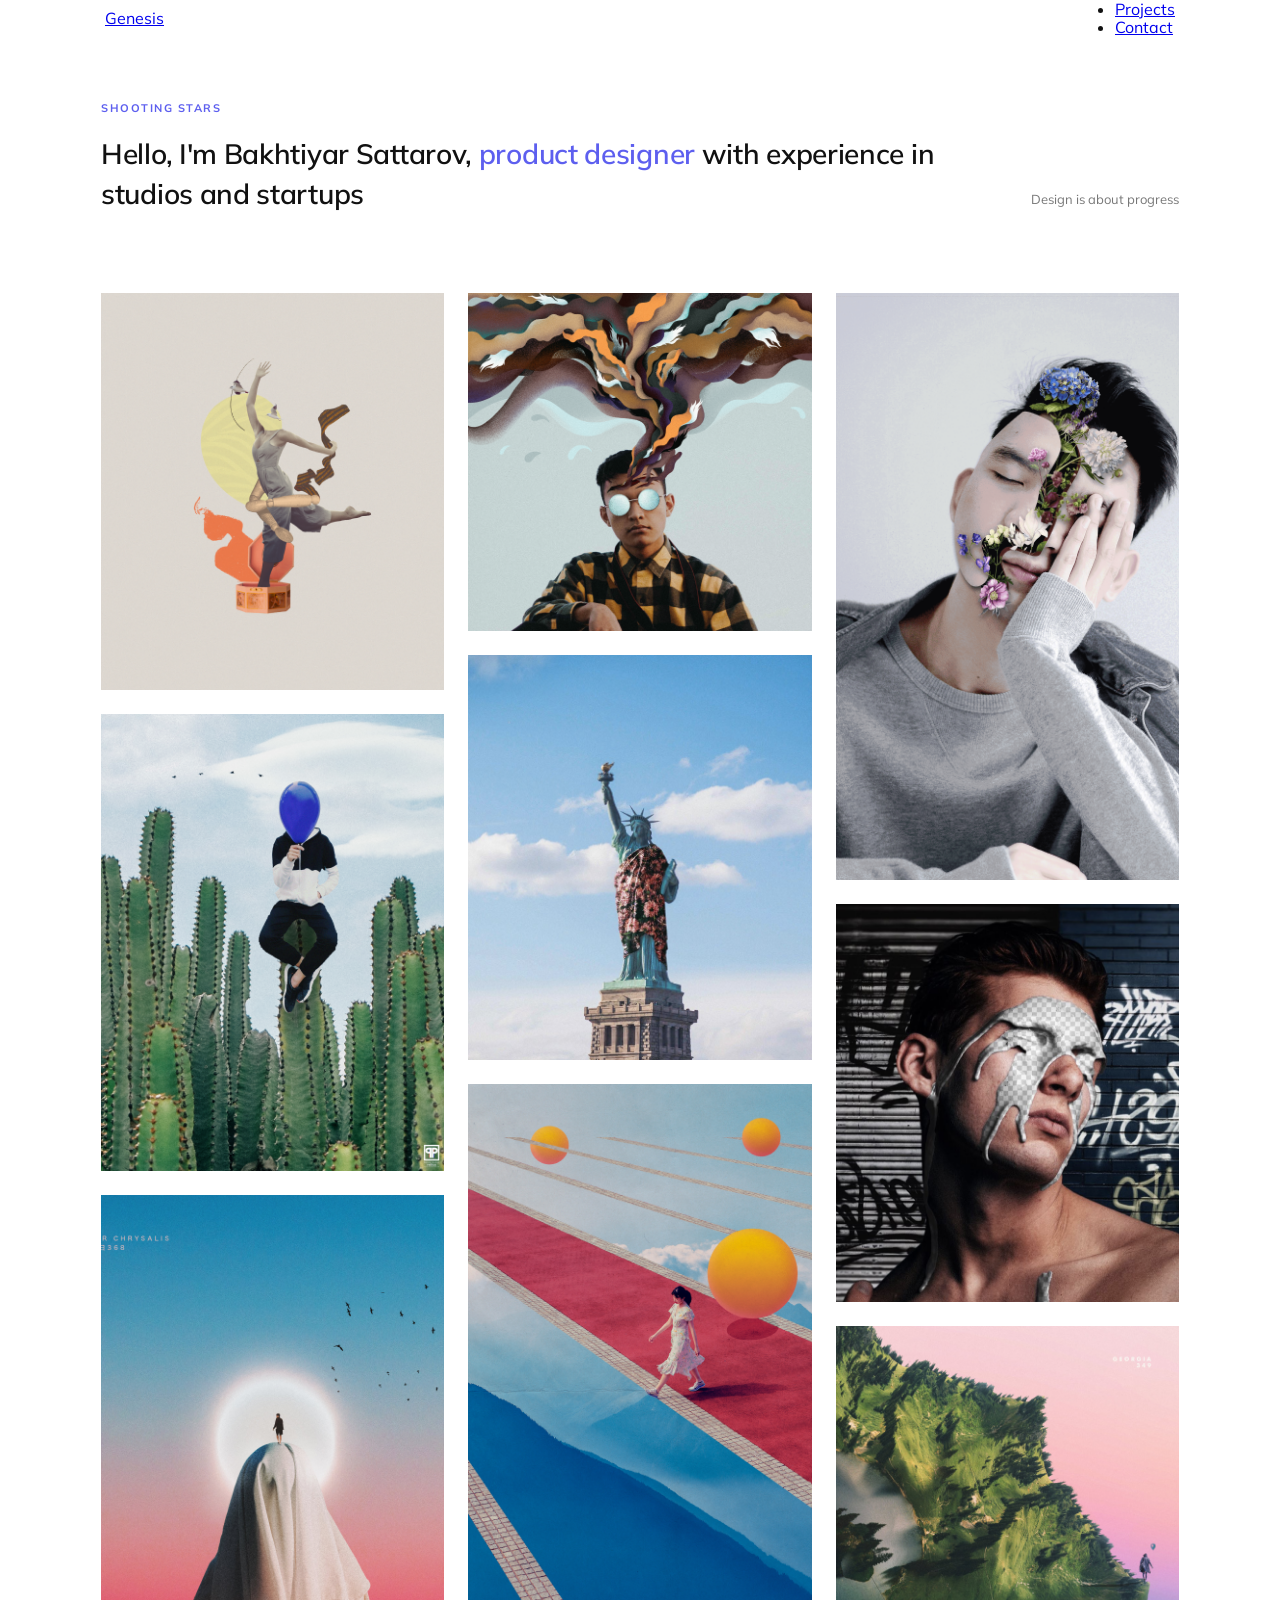
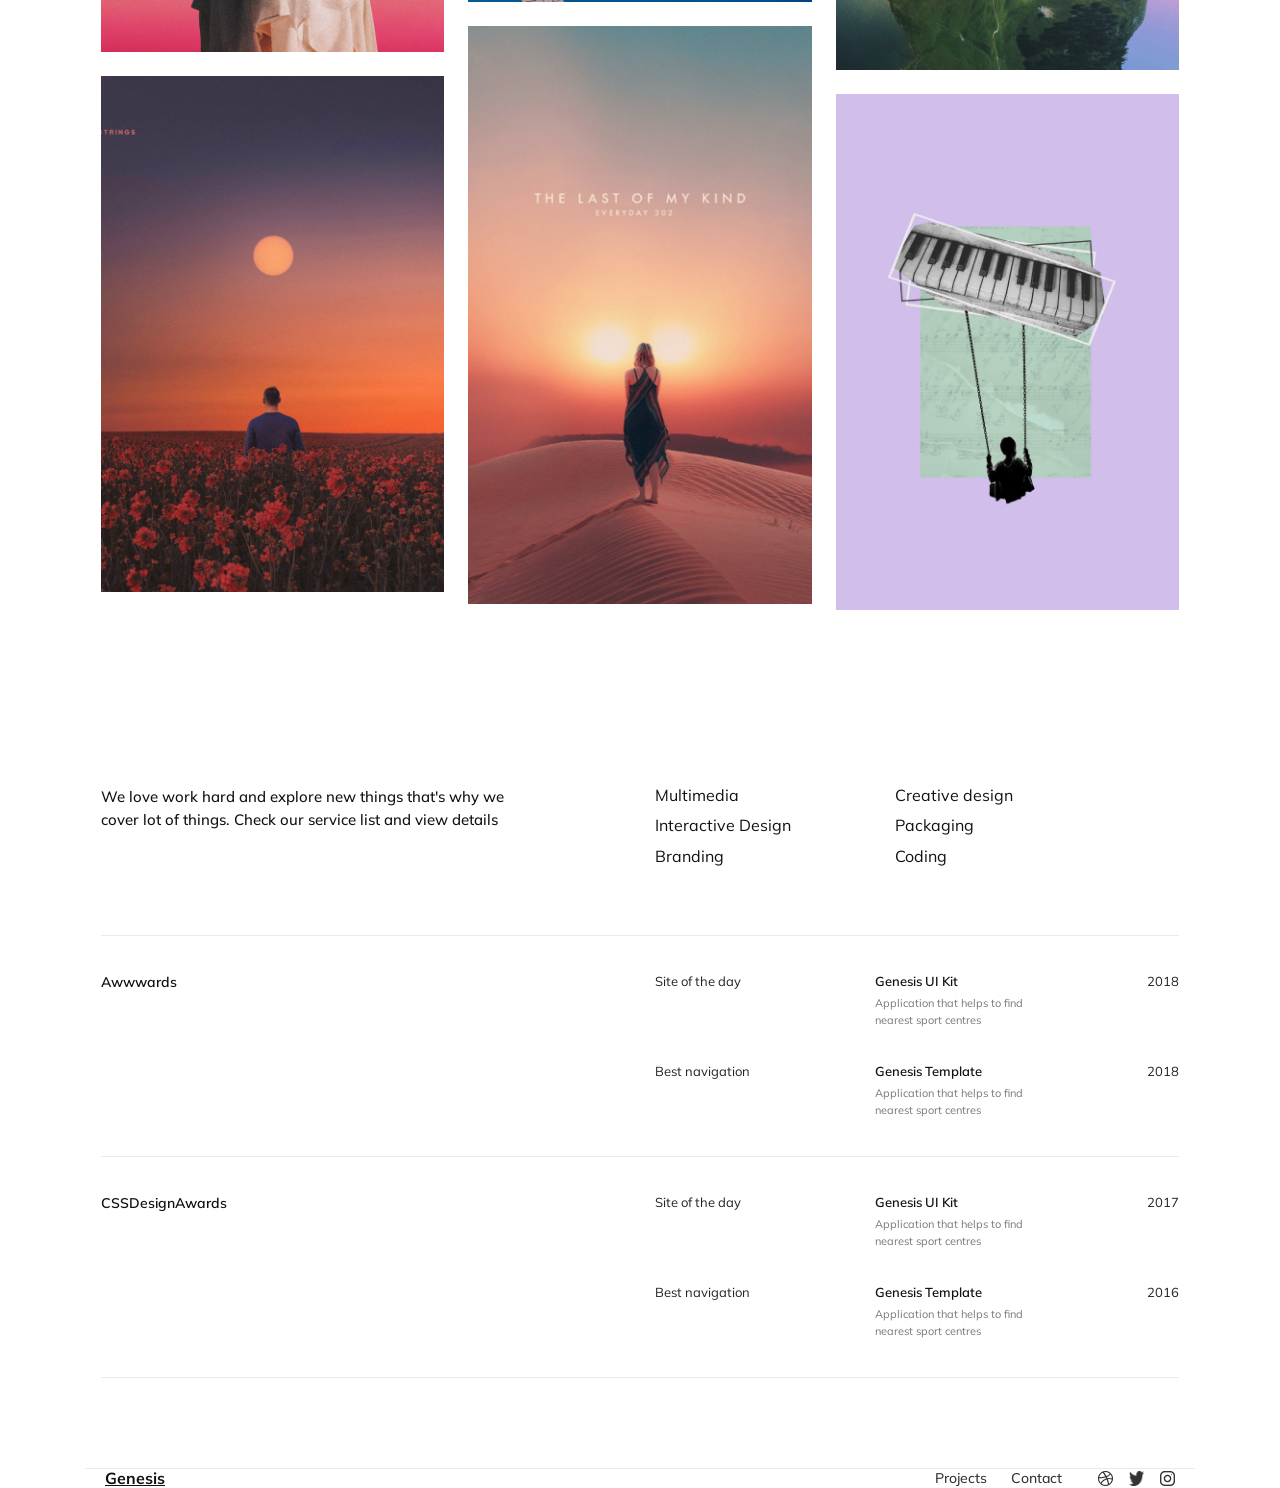
==== commit 671c382c: "Fixed div semantic, awards and footer project link in index.html" ====
--- a/index.html
+++ b/index.html
@@ -116,60 +116,60 @@
           details</h2>
       </div>
       <div class="services-list">
-        <div class="services-col">
-          <div>Multimedia</div>
-          <div>Interactive Design</div>
-          <div>Branding</div>
+          <div class="services-col">
+            <p>Multimedia</p>
+            <p>Interactive Design</p>
+            <p>Branding</p>
+          </div>
+          <div class="services-col">
+            <p>Creative design</p>
+            <p>Packaging</p>
+            <p>Coding</p>
+          </div>
         </div>
-        <div class="services-col">
-          <div>Creative design</div>
-          <div>Packaging</div>
-          <div>Coding</div>
-        </div>
-      </div>
     </section>
 
     <section class="awards-section">
       <div class="award-block">
-        <div class="award-org">Awwwards</div>
+        <p class="award-org">Awwwards</p>
         <div class="award-entries">
           <div class="award-item">
-            <div class="award-category">Site of the day</div>
+            <p class="award-category">Site of the day</p>
             <div class="award-project">
               <strong>Genesis UI Kit</strong>
               <small>Application that helps to find nearest sport centres</small>
             </div>
-            <div class="award-year">2018</div>
+            <p class="award-year">2018</p>
           </div>
           <div class="award-item">
-            <div class="award-category">Best navigation</div>
+            <p class="award-category">Best navigation</p>
             <div class="award-project">
               <strong>Genesis Template</strong>
               <small>Application that helps to find nearest sport centres</small>
             </div>
-            <div class="award-year">2018</div>
+            <p class="award-year">2018</p>
           </div>
         </div>
       </div>
 
       <div class="award-block">
-        <div class="award-org">CSSDesignAwards</div>
+        <p class="award-org">CSSDesignAwards</p>
         <div class="award-entries">
           <div class="award-item">
-            <div class="award-category">Site of the day</div>
+            <p class="award-category">Site of the day</p>
             <div class="award-project">
               <strong>Genesis UI Kit</strong>
               <small>Application that helps to find nearest sport centres</small>
             </div>
-            <div class="award-year">2017</div>
+            <p class="award-year">2017</p>
           </div>
           <div class="award-item">
-            <div class="award-category">Best navigation</div>
+            <p class="award-category">Best navigation</p>
             <div class="award-project">
               <strong>Genesis Template</strong>
               <small>Application that helps to find nearest sport centres</small>
             </div>
-            <div class="award-year">2016</div>
+            <p class="award-year">2016</p>
           </div>
         </div>
       </div>
@@ -181,9 +181,9 @@
 
 
   <footer class="footer">
-    <div class="logo">Genesis</div>
+    <a href="index.html" class="logo">Genesis</a>
     <div class="footer-links">
-      <a href="index.html">Projects</a>
+      <a href="pages/project-details.html">Projects</a>
       <a href="pages/contact.html">Contact</a>
       <div class="social-icons">
         <a href="#"><img src="images/icon-dribbble.png" alt="Dribbble"></a>
